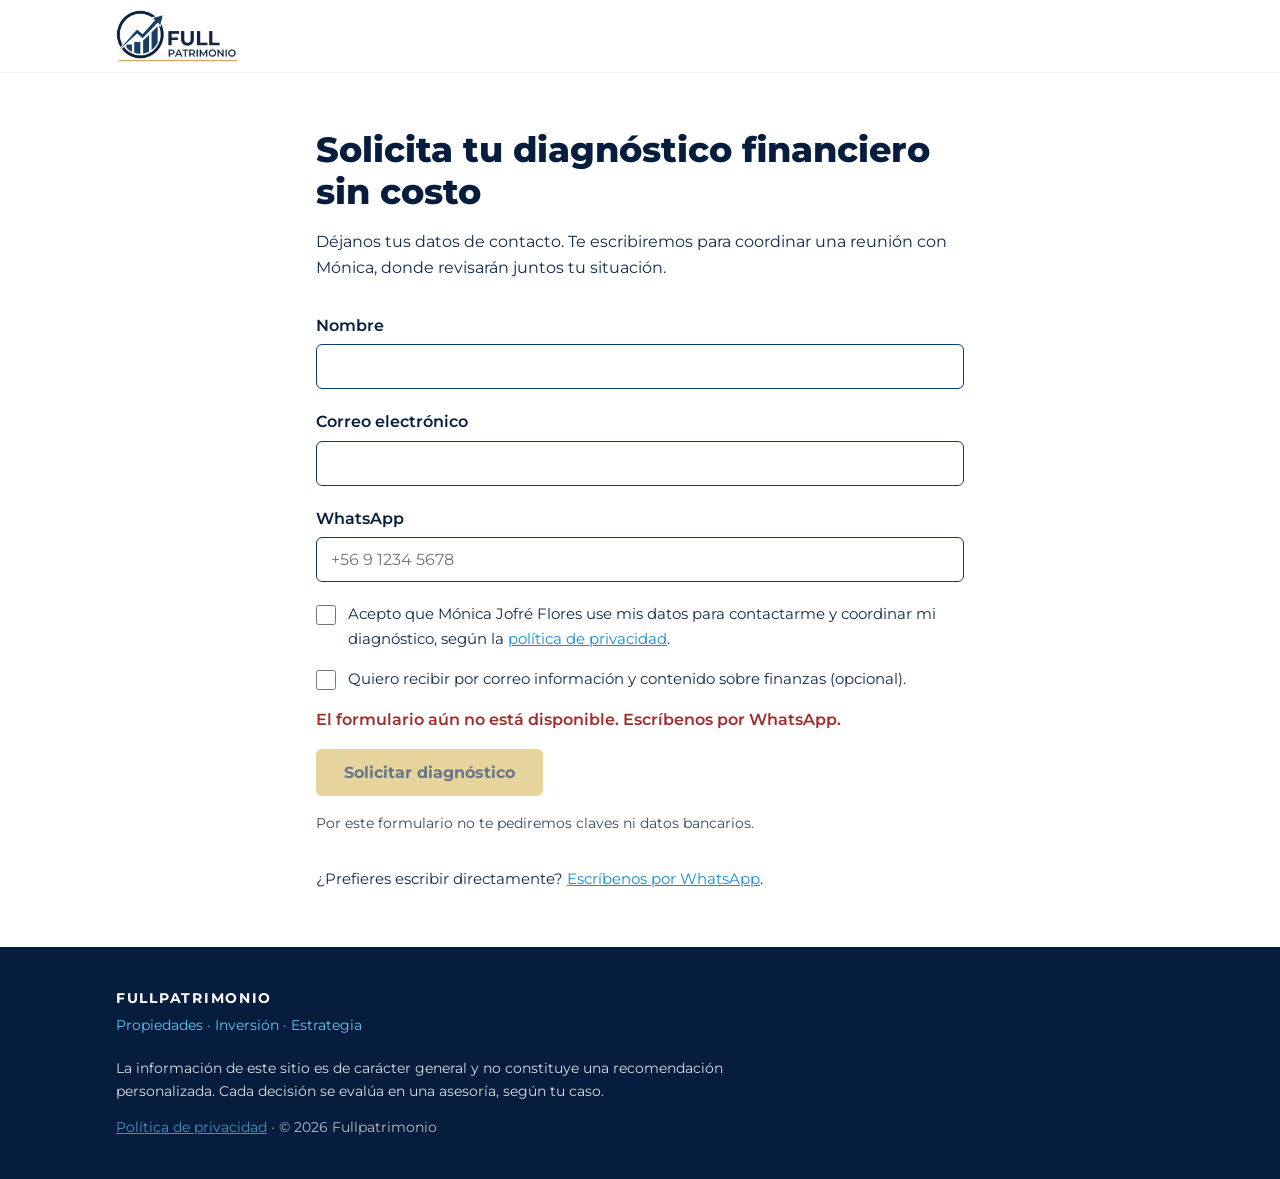
==== diagnostico/index.html @ b219ed47 "privacidad Ajustes de provacidad y estilo" ====
<!DOCTYPE html>
<html lang="es-CL">
<head>
  <meta charset="utf-8">
  <meta name="viewport" content="width=device-width, initial-scale=1">
  <title>Solicita tu diagnóstico financiero | Fullpatrimonio</title>
  <meta name="description" content="Solicita tu diagnóstico financiero sin costo y revísalo con Mónica Jofré Flores.">
  <!-- Retirar la etiqueta robots al publicar el sitio definitivo. -->
  <meta name="robots" content="noindex, nofollow">
  <link rel="icon" type="image/png" href="/assets/img/favicon.png">
  <link rel="preconnect" href="https://fonts.googleapis.com">
  <link rel="preconnect" href="https://fonts.gstatic.com" crossorigin>
  <link href="https://fonts.googleapis.com/css2?family=Montserrat:wght@400;500;600;700;800&display=swap" rel="stylesheet">
  <link rel="stylesheet" href="/assets/css/estilos.css">
</head>
<body>

  <header class="encabezado">
    <div class="contenedor">
      <a href="/" aria-label="Fullpatrimonio, inicio">
        <img src="/assets/img/logo-azul.png" alt="Fullpatrimonio" width="800" height="341">
      </a>
    </div>
  </header>

  <main class="seccion">
    <div class="contenedor contenedor--angosto">
      <h1 class="titulo-pagina">Solicita tu diagnóstico financiero sin costo</h1>
      <p>Déjanos tus datos de contacto. Te escribiremos para coordinar una reunión con Mónica, donde revisarán juntos tu situación.</p>

      <form id="form-diagnostico" class="form" novalidate>
        <div class="form__campo">
          <label for="nombre">Nombre</label>
          <input id="nombre" name="nombre" type="text" autocomplete="name" maxlength="100" required>
        </div>

        <div class="form__campo">
          <label for="correo">Correo electrónico</label>
          <input id="correo" name="correo" type="email" autocomplete="email" maxlength="120" required>
        </div>

        <div class="form__campo">
          <label for="whatsapp">WhatsApp</label>
          <input id="whatsapp" name="whatsapp" type="tel" autocomplete="tel" inputmode="tel" maxlength="30" placeholder="+56 9 1234 5678" required>
        </div>

        <!-- Campo trampa para programas automáticos. Las personas no lo ven. -->
        <div class="form__trampa" aria-hidden="true">
          <label for="sitio_web">No completar este campo</label>
          <input id="sitio_web" name="sitio_web" type="text" tabindex="-1" autocomplete="off">
        </div>

        <div class="form__check">
          <input id="consentimiento" name="consentimiento" type="checkbox" required>
          <label for="consentimiento">
            Acepto que Mónica Jofré Flores use mis datos para contactarme y coordinar mi diagnóstico, según la
            <a href="/privacidad/" target="_blank" rel="noopener">política de privacidad</a>.
          </label>
        </div>

        <div class="form__check">
          <input id="info_correo" name="info_correo" type="checkbox">
          <label for="info_correo">Quiero recibir por correo información y contenido sobre finanzas (opcional).</label>
        </div>

        <p id="form-mensaje" class="form__mensaje" role="status" aria-live="polite"></p>

        <button class="btn" type="submit">Solicitar diagnóstico</button>

        <p class="form__nota">Por este formulario no te pediremos claves ni datos bancarios.</p>
      </form>

      <p class="alternativa">
        ¿Prefieres escribir directamente?
        <a id="enlace-whatsapp" href="https://wa.me/56934545238?text=Hola%2C%20quiero%20solicitar%20mi%20diagn%C3%B3stico%20financiero.%20WEB" target="_blank" rel="noopener">Escríbenos por WhatsApp</a>.
      </p>
    </div>
  </main>

  <footer class="pie">
    <div class="contenedor">
      <p class="marca">Fullpatrimonio</p>
      <p class="lema">Propiedades · Inversión · Estrategia</p>
      <p class="aviso">
        La información de este sitio es de carácter general y no constituye una recomendación personalizada. Cada decisión se evalúa en una asesoría, según tu caso.
      </p>
      <p class="copia"><a href="/privacidad/">Política de privacidad</a> · &copy; 2026 Fullpatrimonio</p>
    </div>
  </footer>

  <script src="/assets/js/config.js"></script>
  <script src="/assets/js/origen.js"></script>
  <script src="/assets/js/formulario.js"></script>
</body>
</html>
---- assets/css/estilos.css ----
/* Fullpatrimonio. Hoja de estilos base.
   Paleta y tipografía según la guía visual de marca. */

:root {
  --azul-patrimonial: #071D3D;
  --azul-institucional: #103E6C;
  --azul-accion: #138ED5;
  --celeste: #61C4F6;
  --dorado: #D8B65C;
  --blanco: #FFFFFF;
  --azul-tinta: #122B49;
  --azul-pale: #E9F1F8;

  --texto: var(--azul-tinta);
  --ancho: 1080px;
  --gutter: 16px;
}

* { box-sizing: border-box; margin: 0; padding: 0; }

html { scroll-behavior: smooth; }

body {
  font-family: "Montserrat", system-ui, -apple-system, "Segoe UI", sans-serif;
  font-weight: 400;
  line-height: 1.6;
  color: var(--texto);
  background: var(--blanco);
}

img { max-width: 100%; height: auto; display: block; }

.contenedor {
  width: 100%;
  max-width: var(--ancho);
  margin: 0 auto;
  padding: 0 var(--gutter);
}

/* Encabezado */
.encabezado {
  background: var(--blanco);
  border-bottom: 1px solid var(--azul-pale);
}
.encabezado .contenedor {
  display: flex;
  align-items: center;
  min-height: 72px;
  padding-top: 8px;
  padding-bottom: 8px;
}
.encabezado img { height: 52px; width: auto; }

/* Tipografía de secciones */
h1, h2, h3 { line-height: 1.2; }
h1 { font-weight: 800; font-size: clamp(1.9rem, 5vw, 3rem); }
h2 { font-weight: 700; font-size: clamp(1.5rem, 3.5vw, 2rem); color: var(--azul-patrimonial); margin-bottom: 8px; }
h3 { font-weight: 600; font-size: 1.1rem; color: var(--azul-patrimonial); margin-bottom: 8px; }
p + p { margin-top: 12px; }

.seccion { padding: 56px 0; }
.seccion--pale { background: var(--azul-pale); }
.seccion__intro { max-width: 640px; margin-bottom: 32px; }

/* Portada */
.portada {
  background: var(--azul-patrimonial);
  color: var(--blanco);
  padding: 72px 0 80px;
}
.portada h1 { max-width: 720px; }
.portada h1 .clave { color: var(--celeste); }
.portada__texto { max-width: 620px; margin-top: 20px; font-size: 1.1rem; font-weight: 500; }
.portada__accion { margin-top: 32px; }

/* Botón */
.btn {
  display: inline-block;
  padding: 14px 28px;
  font-family: inherit;
  font-weight: 700;
  font-size: 1rem;
  text-decoration: none;
  border: 0;
  border-radius: 6px;
  background: var(--dorado);
  color: var(--azul-patrimonial);
}
.btn--inactivo { opacity: 0.85; cursor: default; }
.nota-boton { margin-top: 12px; font-size: 0.9rem; color: var(--celeste); }

/* Tarjetas */
.tarjetas {
  display: grid;
  gap: 16px;
  grid-template-columns: 1fr;
}
.tarjeta {
  background: var(--blanco);
  border-left: 4px solid var(--azul-accion);
  border-radius: 6px;
  padding: 24px;
}
.seccion--pale .tarjeta { box-shadow: 0 1px 2px rgba(7, 29, 61, 0.08); }

/* Pasos */
.pasos { list-style: none; counter-reset: paso; display: grid; gap: 16px; grid-template-columns: 1fr; }
.pasos li {
  counter-increment: paso;
  background: var(--azul-pale);
  border-radius: 6px;
  padding: 24px 24px 24px 72px;
  position: relative;
}
.pasos li::before {
  content: counter(paso);
  position: absolute;
  left: 24px;
  top: 22px;
  width: 32px;
  height: 32px;
  border-radius: 50%;
  background: var(--azul-patrimonial);
  color: var(--dorado);
  font-weight: 700;
  display: flex;
  align-items: center;
  justify-content: center;
}

/* Bloque de autoridad */
.autoridad { max-width: 680px; }
.autoridad .cargo { font-weight: 600; color: var(--azul-institucional); margin-bottom: 12px; }

/* Pie */
.pie {
  background: var(--azul-patrimonial);
  color: var(--blanco);
  padding: 40px 0;
  font-size: 0.9rem;
}
.pie .marca { font-weight: 700; letter-spacing: 0.12em; text-transform: uppercase; }
.pie .lema { color: var(--celeste); margin-top: 4px; }
.pie .aviso { margin-top: 20px; max-width: 680px; opacity: 0.85; }
.pie .copia { margin-top: 12px; opacity: 0.7; }

/* Página de confirmación */
.confirmacion { padding: 72px 0; min-height: 50vh; }
.confirmacion .contenedor { max-width: 640px; }
.confirmacion h1 { color: var(--azul-patrimonial); font-size: clamp(1.7rem, 4vw, 2.4rem); margin-bottom: 16px; }

/* Enlaces */
a { color: var(--azul-accion); }
a:hover { color: var(--azul-institucional); }
.pie a { color: var(--celeste); }
.btn:hover { color: var(--azul-patrimonial); background: #C9A74F; }

/* Páginas interiores */
.contenedor--angosto { max-width: 680px; }
.titulo-pagina { color: var(--azul-patrimonial); font-size: clamp(1.6rem, 4vw, 2.2rem); margin-bottom: 16px; }

/* Formulario */
.form { margin-top: 32px; }
.form__campo { margin-bottom: 20px; }
.form__campo label { display: block; font-weight: 600; margin-bottom: 6px; color: var(--azul-patrimonial); }
.form input[type="text"],
.form input[type="email"],
.form input[type="tel"] {
  width: 100%;
  padding: 12px 14px;
  font-family: inherit;
  font-size: 1rem;
  color: var(--texto);
  background: var(--blanco);
  border: 1px solid var(--azul-institucional);
  border-radius: 6px;
}
.form input:focus-visible,
.btn:focus-visible { outline: 3px solid var(--azul-accion); outline-offset: 2px; }
.form__check { display: flex; gap: 12px; align-items: flex-start; margin-bottom: 16px; }
.form__check input { width: 20px; height: 20px; margin-top: 3px; flex-shrink: 0; accent-color: var(--azul-institucional); }
.form__check label { font-size: 0.95rem; }
.form__trampa { position: absolute; left: -9999px; width: 1px; height: 1px; overflow: hidden; }
.form__mensaje { min-height: 1.6em; margin: 8px 0 16px; font-weight: 600; }
.form__mensaje--error { color: #A12D2D; }
.form__mensaje--info { color: var(--azul-institucional); }
.form .btn { cursor: pointer; }
.form .btn:disabled { opacity: 0.6; cursor: not-allowed; }
.form__nota { margin-top: 16px; font-size: 0.9rem; opacity: 0.85; }
.alternativa { margin-top: 32px; font-size: 0.95rem; }

/* Página legal */
.legal h2 { font-size: 1.2rem; margin-top: 32px; }
.legal p, .legal ul { margin-top: 8px; }
.legal ul { padding-left: 24px; }
.legal li + li { margin-top: 6px; }
.legal__fecha { font-size: 0.9rem; opacity: 0.8; }

/* Pantallas medianas y grandes */
@media (min-width: 720px) {
  .tarjetas { grid-template-columns: repeat(3, 1fr); }
  .pasos { grid-template-columns: repeat(3, 1fr); }
  .pasos li { padding: 72px 24px 24px; }
  .pasos li::before { left: 24px; top: 24px; }
}
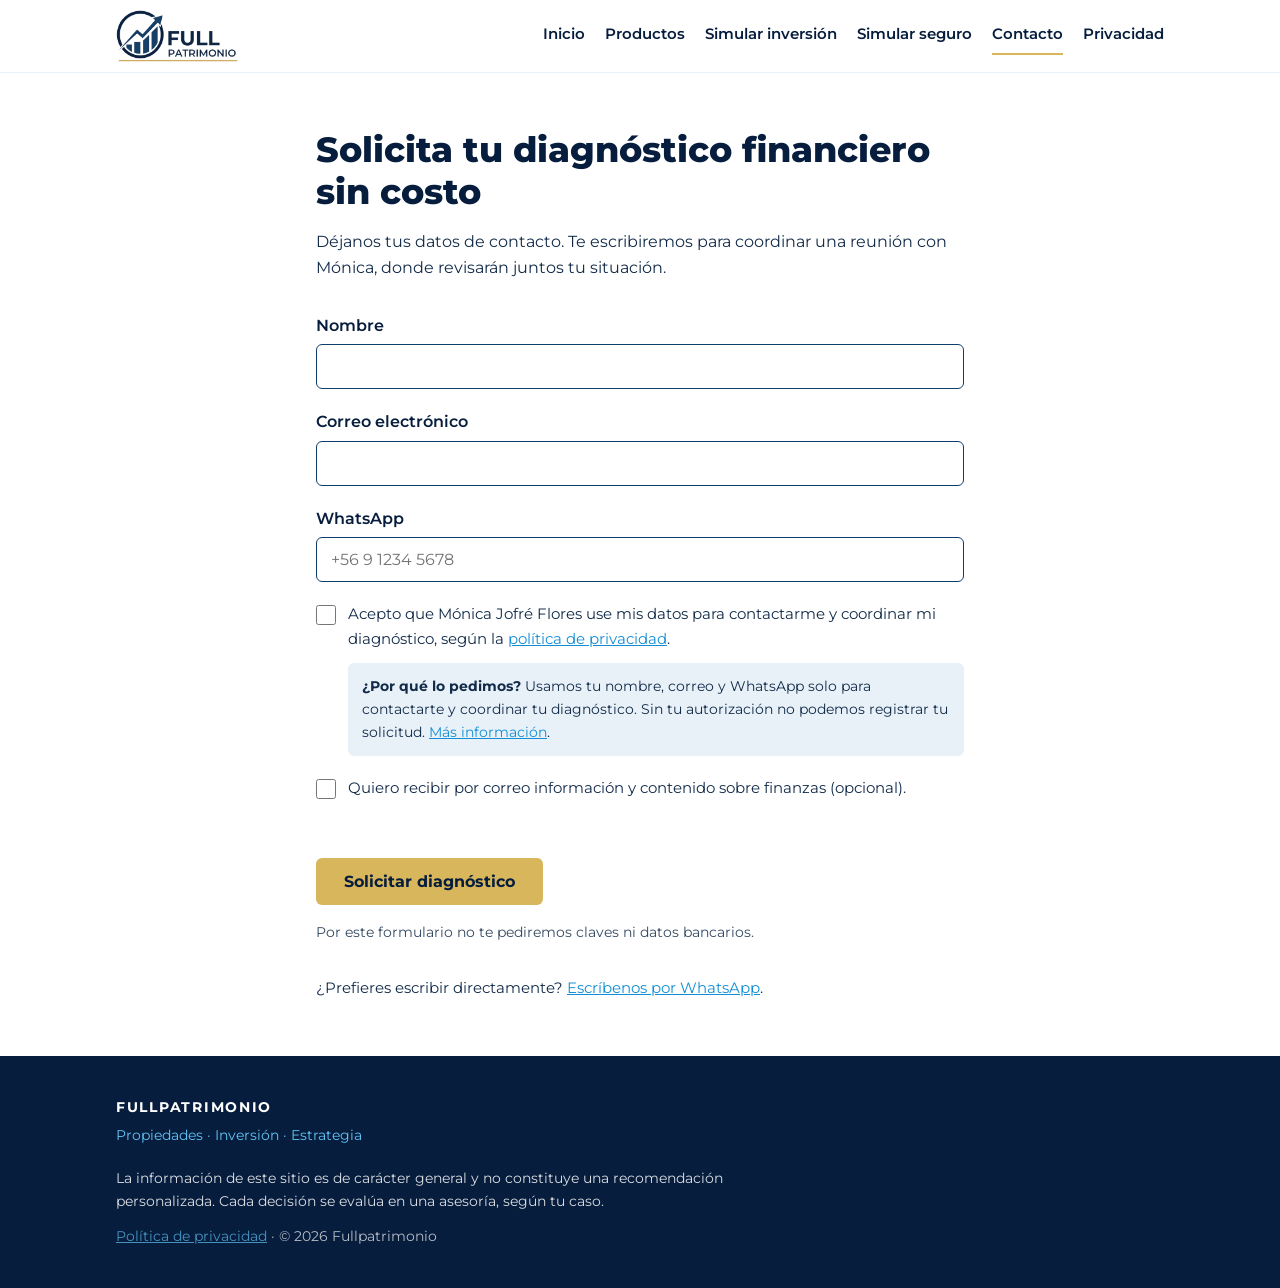
==== commit a7de837d: "Simuladores Simuladores desarrollados" ====
--- a/diagnostico/index.html
+++ b/diagnostico/index.html
@@ -20,6 +20,17 @@
       <a href="/" aria-label="Fullpatrimonio, inicio">
         <img src="/assets/img/logo-azul.png" alt="Fullpatrimonio" width="800" height="341">
       </a>
+      <nav class="menu" aria-label="Menú principal">
+        <button class="menu__boton" type="button" aria-expanded="false" aria-controls="menu-lista">Menú</button>
+        <ul class="menu__lista" id="menu-lista">
+          <li><a href="/">Inicio</a></li>
+          <li><a href="/productos/">Productos</a></li>
+          <li><a href="/simulador-inversion/">Simular inversión</a></li>
+          <li><a href="/simulador-seguros/">Simular seguro</a></li>
+          <li><a href="/diagnostico/" aria-current="page">Contacto</a></li>
+          <li><a href="/privacidad/">Privacidad</a></li>
+        </ul>
+      </nav>
     </div>
   </header>
 
@@ -58,10 +69,18 @@
           </label>
         </div>
 
+        <p class="form__ayuda">
+          <strong>¿Por qué lo pedimos?</strong> Usamos tu nombre, correo y WhatsApp solo para contactarte y coordinar tu diagnóstico.
+          Sin tu autorización no podemos registrar tu solicitud.
+          <a href="/privacidad/#por-que-pedimos-tus-datos" target="_blank" rel="noopener">Más información</a>.
+        </p>
+
         <div class="form__check">
           <input id="info_correo" name="info_correo" type="checkbox">
           <label for="info_correo">Quiero recibir por correo información y contenido sobre finanzas (opcional).</label>
         </div>
+
+        <div id="verificacion" class="form__verificacion"></div>
 
         <p id="form-mensaje" class="form__mensaje" role="status" aria-live="polite"></p>
 
@@ -91,5 +110,6 @@
   <script src="/assets/js/config.js"></script>
   <script src="/assets/js/origen.js"></script>
   <script src="/assets/js/formulario.js"></script>
+  <script src="/assets/js/menu.js"></script>
 </body>
 </html>
--- a/assets/css/estilos.css
+++ b/assets/css/estilos.css
@@ -180,12 +180,14 @@
 .form__check { display: flex; gap: 12px; align-items: flex-start; margin-bottom: 16px; }
 .form__check input { width: 20px; height: 20px; margin-top: 3px; flex-shrink: 0; accent-color: var(--azul-institucional); }
 .form__check label { font-size: 0.95rem; }
+.form__ayuda { margin: -4px 0 20px 32px; font-size: 0.9rem; padding: 12px 14px; background: var(--azul-pale); border-radius: 6px; }
 .form__trampa { position: absolute; left: -9999px; width: 1px; height: 1px; overflow: hidden; }
 .form__mensaje { min-height: 1.6em; margin: 8px 0 16px; font-weight: 600; }
 .form__mensaje--error { color: #A12D2D; }
 .form__mensaje--info { color: var(--azul-institucional); }
 .form .btn { cursor: pointer; }
 .form .btn:disabled { opacity: 0.6; cursor: not-allowed; }
+.form__verificacion:not(:empty) { margin: 8px 0 8px; }
 .form__nota { margin-top: 16px; font-size: 0.9rem; opacity: 0.85; }
 .alternativa { margin-top: 32px; font-size: 0.95rem; }
 
@@ -203,3 +205,182 @@
   .pasos li { padding: 72px 24px 24px; }
   .pasos li::before { left: 24px; top: 24px; }
 }
+
+/* ------------------------------------------------------------------ */
+/* Menú principal                                                      */
+/* ------------------------------------------------------------------ */
+.encabezado .contenedor { justify-content: space-between; gap: 16px; position: relative; }
+.menu__boton {
+  display: none;
+  font-family: inherit;
+  font-weight: 600;
+  font-size: 0.95rem;
+  color: var(--azul-patrimonial);
+  background: var(--blanco);
+  border: 1px solid var(--azul-institucional);
+  border-radius: 6px;
+  padding: 8px 14px;
+  cursor: pointer;
+}
+.menu__lista { list-style: none; display: flex; flex-wrap: wrap; gap: 4px 20px; }
+.menu__lista a {
+  display: block;
+  padding: 6px 0;
+  font-weight: 600;
+  font-size: 0.92rem;
+  color: var(--azul-patrimonial);
+  text-decoration: none;
+  border-bottom: 2px solid transparent;
+}
+.menu__lista a:hover { color: var(--azul-accion); }
+.menu__lista a[aria-current="page"] { border-bottom-color: var(--dorado); }
+.menu__boton:focus-visible, .menu__lista a:focus-visible { outline: 3px solid var(--azul-accion); outline-offset: 2px; }
+
+@media (max-width: 959px) {
+  .con-js .menu__boton { display: inline-block; }
+  .con-js .menu__lista {
+    display: none;
+    position: absolute;
+    top: 100%;
+    left: 0;
+    right: 0;
+    z-index: 20;
+    flex-direction: column;
+    gap: 0;
+    background: var(--blanco);
+    border-bottom: 1px solid var(--azul-pale);
+    box-shadow: 0 8px 16px rgba(7, 29, 61, 0.08);
+    padding: 8px var(--gutter) 16px;
+  }
+  .con-js .menu--abierto .menu__lista { display: flex; }
+  .con-js .menu__lista a { padding: 12px 0; border-bottom: 1px solid var(--azul-pale); }
+  .con-js .menu__lista a[aria-current="page"] { color: var(--azul-accion); border-bottom-color: var(--azul-pale); }
+  .encabezado .contenedor { flex-wrap: wrap; }
+}
+
+/* ------------------------------------------------------------------ */
+/* Productos                                                           */
+/* ------------------------------------------------------------------ */
+.grupo + .grupo { margin-top: 48px; }
+.grupo__titulo { margin-bottom: 20px; }
+.productos { display: grid; gap: 16px; grid-template-columns: 1fr; }
+.producto {
+  background: var(--blanco);
+  border: 1px solid var(--azul-pale);
+  border-top: 4px solid var(--azul-accion);
+  border-radius: 6px;
+  padding: 24px;
+  display: flex;
+  flex-direction: column;
+}
+.producto h4 { font-size: 0.95rem; color: var(--azul-institucional); margin: 16px 0 4px; }
+.producto .enlace-simulador { margin-top: auto; padding-top: 16px; font-weight: 600; }
+.nota-general { font-size: 0.92rem; padding: 14px 16px; background: var(--azul-pale); border-radius: 6px; margin-bottom: 32px; }
+
+/* ------------------------------------------------------------------ */
+/* Simuladores                                                         */
+/* ------------------------------------------------------------------ */
+.indice-sim { display: grid; gap: 12px; grid-template-columns: 1fr; margin-bottom: 48px; }
+.indice-sim a, .indice-sim div {
+  display: block;
+  padding: 16px 18px;
+  border-radius: 6px;
+  border: 1px solid var(--azul-pale);
+  text-decoration: none;
+  color: var(--texto);
+  background: var(--blanco);
+}
+.indice-sim a:hover { border-color: var(--azul-accion); }
+.indice-sim strong { display: block; color: var(--azul-patrimonial); }
+.estado {
+  display: inline-block;
+  margin-top: 6px;
+  font-size: 0.78rem;
+  font-weight: 700;
+  letter-spacing: 0.04em;
+  text-transform: uppercase;
+  padding: 2px 8px;
+  border-radius: 4px;
+  background: var(--azul-pale);
+  color: var(--azul-institucional);
+}
+.estado--activo { background: var(--azul-patrimonial); color: var(--dorado); }
+
+.simulador { border-top: 1px solid var(--azul-pale); padding-top: 40px; }
+.simulador + .simulador { margin-top: 48px; }
+.simulador__cuerpo { display: grid; gap: 24px; grid-template-columns: 1fr; margin-top: 24px; }
+.simulador .form { margin-top: 0; }
+.campo-unidad { display: flex; align-items: stretch; }
+.campo-unidad span {
+  display: flex; align-items: center; padding: 0 12px;
+  background: var(--azul-pale); border: 1px solid var(--azul-institucional);
+  font-weight: 600; color: var(--azul-patrimonial);
+}
+.campo-unidad span:first-child { border-right: 0; border-radius: 6px 0 0 6px; }
+.campo-unidad span:last-child { border-left: 0; border-radius: 0 6px 6px 0; }
+.campo-unidad input { border-radius: 0 !important; }
+.campo-unidad input:first-child { border-radius: 6px 0 0 6px !important; }
+.form__pista { font-size: 0.85rem; margin-top: 4px; opacity: 0.8; }
+
+.resultado { background: var(--azul-pale); border-radius: 6px; padding: 24px; }
+.resultado__principal { font-size: 0.95rem; font-weight: 600; color: var(--azul-institucional); }
+.resultado__cifra { font-size: clamp(1.8rem, 5vw, 2.4rem); font-weight: 800; color: var(--azul-patrimonial); line-height: 1.2; }
+.resultado__desglose { list-style: none; margin-top: 16px; display: grid; gap: 8px; }
+.resultado__desglose li { display: flex; justify-content: space-between; gap: 12px; border-top: 1px solid rgba(16, 62, 108, 0.15); padding-top: 8px; }
+.resultado__desglose strong { white-space: nowrap; }
+.marca-color { display: inline-block; width: 10px; height: 10px; border-radius: 2px; margin-right: 6px; vertical-align: middle; }
+.grafico { margin-top: 20px; }
+.grafico svg { width: 100%; height: auto; display: block; }
+.grafico__titulo { font-size: 0.9rem; font-weight: 600; margin-bottom: 4px; }
+
+.detalle { margin-top: 16px; }
+.detalle summary { cursor: pointer; font-weight: 600; color: var(--azul-accion); }
+.tabla-scroll { overflow-x: auto; margin-top: 12px; }
+.tabla { width: 100%; border-collapse: collapse; font-size: 0.88rem; }
+.tabla th, .tabla td { padding: 6px 8px; text-align: right; border-bottom: 1px solid rgba(16, 62, 108, 0.15); white-space: nowrap; }
+.tabla th:first-child, .tabla td:first-child { text-align: left; }
+
+.supuestos { margin-top: 24px; font-size: 0.92rem; }
+.supuestos h3 { font-size: 1rem; }
+.supuestos ul { padding-left: 20px; margin-top: 6px; }
+.supuestos li + li { margin-top: 4px; }
+.advertencia {
+  margin-top: 24px;
+  padding: 18px 20px;
+  border-left: 4px solid var(--dorado);
+  background: #FBF6E9;
+  border-radius: 0 6px 6px 0;
+  font-size: 0.95rem;
+}
+.advertencia strong { color: var(--azul-patrimonial); }
+.cierre-sim { margin-top: 24px; }
+.privacidad-calculo { margin-top: 12px; font-size: 0.85rem; opacity: 0.85; }
+
+@media (min-width: 720px) {
+  .productos { grid-template-columns: repeat(2, 1fr); }
+  .indice-sim { grid-template-columns: repeat(2, 1fr); }
+}
+@media (min-width: 960px) {
+  .productos { grid-template-columns: repeat(3, 1fr); }
+  .indice-sim { grid-template-columns: repeat(4, 1fr); }
+  .simulador__cuerpo { grid-template-columns: 5fr 7fr; align-items: start; }
+}
+
+/* Simuladores: complementos */
+.opciones { border: 0; margin-bottom: 20px; }
+.opciones legend { font-weight: 600; color: var(--azul-patrimonial); margin-bottom: 6px; }
+.opcion { display: flex; gap: 10px; align-items: flex-start; padding: 10px 12px; border: 1px solid var(--azul-pale); border-radius: 6px; margin-top: 8px; cursor: pointer; }
+.opcion input { margin-top: 4px; accent-color: var(--azul-institucional); width: 18px; height: 18px; flex-shrink: 0; }
+.opcion strong { display: block; color: var(--azul-patrimonial); }
+.opcion small { display: block; font-size: 0.85rem; opacity: 0.85; }
+.opcion:has(input:checked) { border-color: var(--azul-institucional); background: var(--azul-pale); }
+.resultado__cifra--negativa { color: #A12D2D; }
+.resultado__texto { margin-top: 6px; font-size: 0.92rem; }
+.resultado__subtitulo { margin-top: 20px; font-size: 0.95rem; font-weight: 700; color: var(--azul-patrimonial); }
+.resultado__desglose li.total { font-weight: 700; color: var(--azul-patrimonial); }
+.resultado__desglose small { display: block; font-size: 0.8rem; opacity: 0.8; }
+.leyenda { display: flex; flex-wrap: wrap; gap: 6px 16px; font-size: 0.85rem; margin-top: 6px; }
+.linea-color { display: inline-block; width: 18px; height: 0; border-top: 3px solid; margin-right: 6px; vertical-align: middle; }
+.linea-color--punteada { border-top-style: dashed; }
+.aviso-tope { margin-top: 12px; font-size: 0.88rem; font-weight: 600; color: #8A5A00; }
+.indice-sim small { display: block; margin-top: 4px; font-size: 0.82rem; opacity: 0.85; }
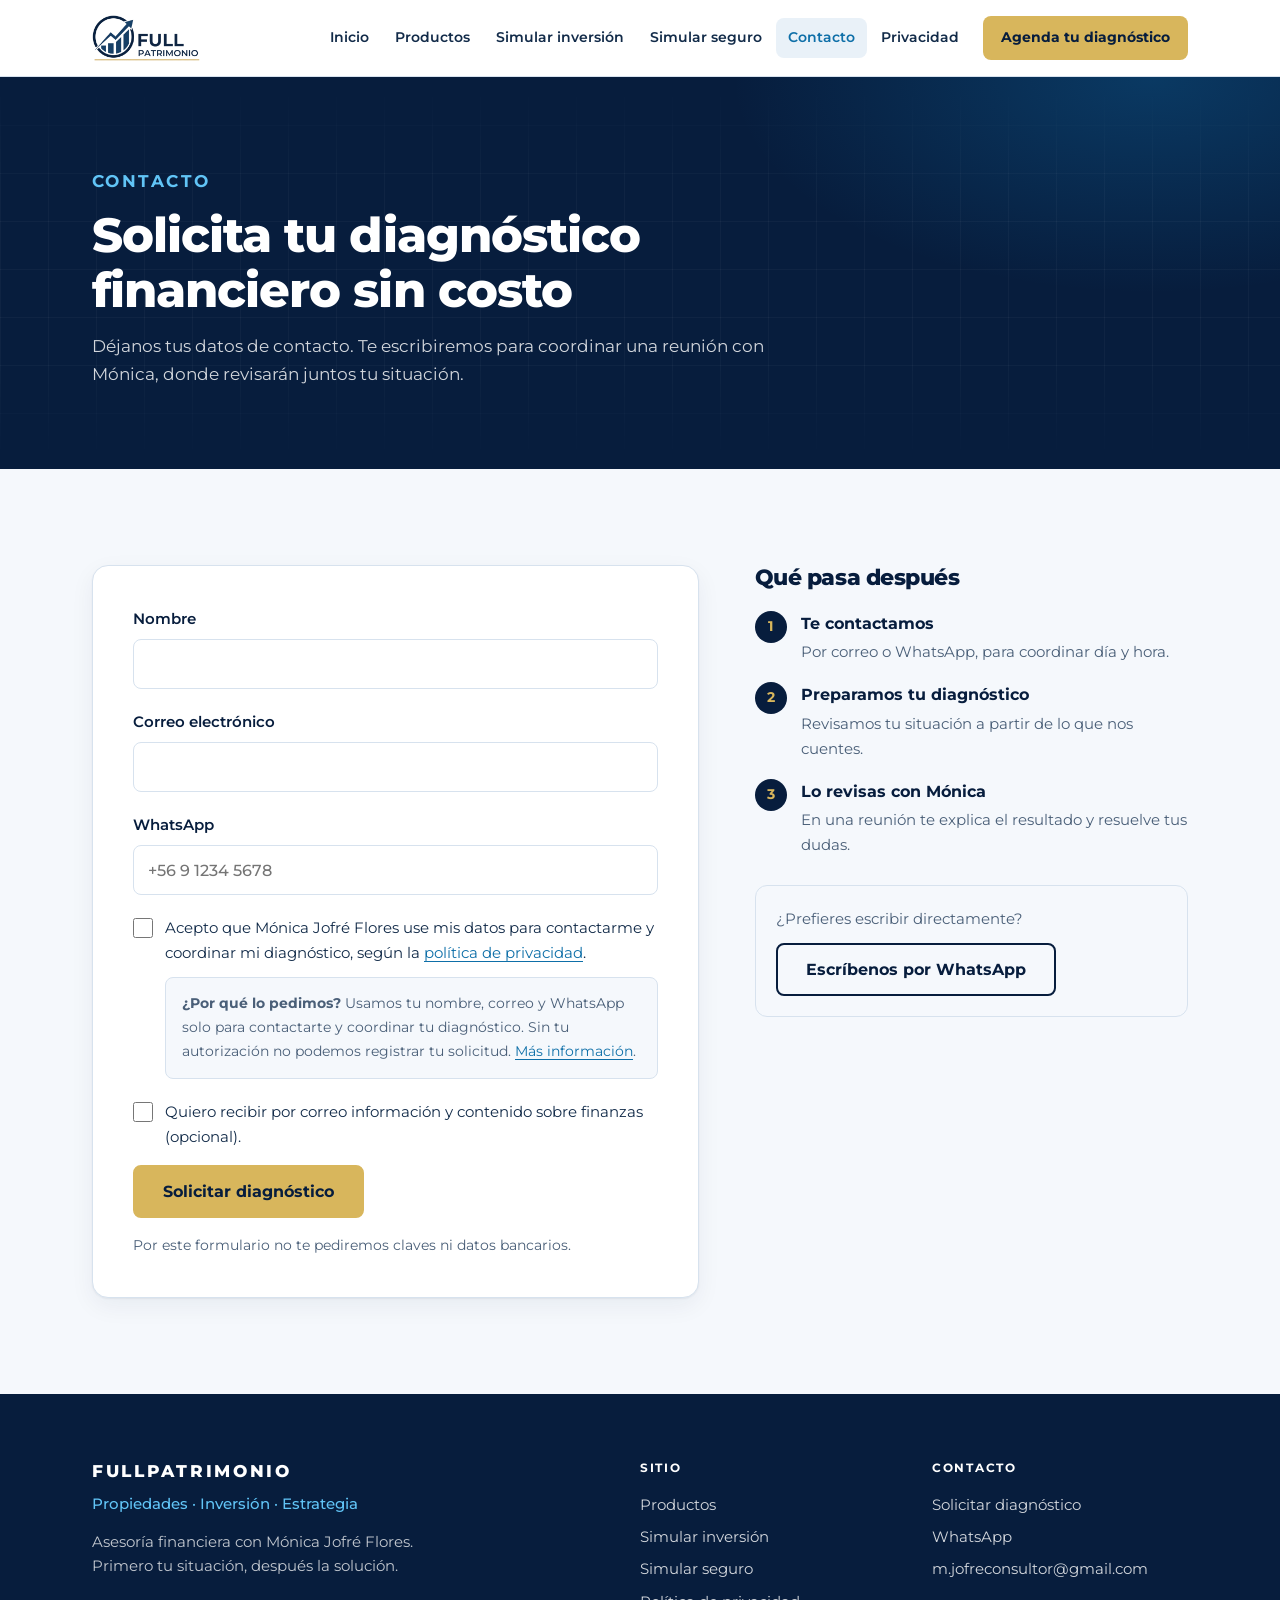
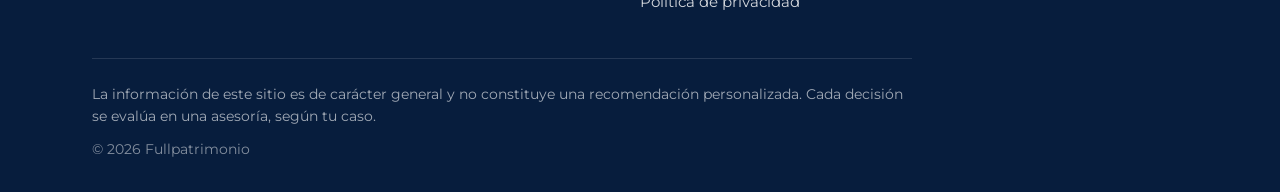
==== commit 4b9541a3: "Actualizacion estilos" ====
--- a/diagnostico/index.html
+++ b/diagnostico/index.html
@@ -21,7 +21,7 @@
         <img src="/assets/img/logo-azul.png" alt="Fullpatrimonio" width="800" height="341">
       </a>
       <nav class="menu" aria-label="Menú principal">
-        <button class="menu__boton" type="button" aria-expanded="false" aria-controls="menu-lista">Menú</button>
+        <button class="menu__boton" type="button" aria-expanded="false" aria-controls="menu-lista"><svg viewBox="0 0 24 24" fill="none" stroke="currentColor" stroke-width="1.8" stroke-linecap="round" stroke-linejoin="round" aria-hidden="true"><path d="M4 7h16M4 12h16M4 17h16"/></svg>Menú</button>
         <ul class="menu__lista" id="menu-lista">
           <li><a href="/">Inicio</a></li>
           <li><a href="/productos/">Productos</a></li>
@@ -29,81 +29,117 @@
           <li><a href="/simulador-seguros/">Simular seguro</a></li>
           <li><a href="/diagnostico/" aria-current="page">Contacto</a></li>
           <li><a href="/privacidad/">Privacidad</a></li>
+          <li class="menu__cta"><a href="/diagnostico/">Agenda tu diagnóstico</a></li>
         </ul>
       </nav>
     </div>
   </header>
 
-  <main class="seccion">
-    <div class="contenedor contenedor--angosto">
-      <h1 class="titulo-pagina">Solicita tu diagnóstico financiero sin costo</h1>
-      <p>Déjanos tus datos de contacto. Te escribiremos para coordinar una reunión con Mónica, donde revisarán juntos tu situación.</p>
+  <main>
+  <section class="cabecera-pagina">
+    <div class="contenedor">
+      <p class="antetitulo antetitulo--claro">Contacto</p>
+      <h1>Solicita tu diagnóstico financiero sin costo</h1>
+        <p>Déjanos tus datos de contacto. Te escribiremos para coordinar una reunión con Mónica, donde revisarán juntos tu situación.</p>
+    </div>
+  </section>
+  <div class="seccion seccion--pale">
+    <div class="contenedor contacto">
+      <div class="panel">
+          <form id="form-diagnostico" class="form" novalidate>
+            <div class="form__campo">
+              <label for="nombre">Nombre</label>
+              <input id="nombre" name="nombre" type="text" autocomplete="name" maxlength="100" required>
+            </div>
 
-      <form id="form-diagnostico" class="form" novalidate>
-        <div class="form__campo">
-          <label for="nombre">Nombre</label>
-          <input id="nombre" name="nombre" type="text" autocomplete="name" maxlength="100" required>
+            <div class="form__campo">
+              <label for="correo">Correo electrónico</label>
+              <input id="correo" name="correo" type="email" autocomplete="email" maxlength="120" required>
+            </div>
+
+            <div class="form__campo">
+              <label for="whatsapp">WhatsApp</label>
+              <input id="whatsapp" name="whatsapp" type="tel" autocomplete="tel" inputmode="tel" maxlength="30" placeholder="+56 9 1234 5678" required>
+            </div>
+
+            <!-- Campo trampa para programas automáticos. Las personas no lo ven. -->
+            <div class="form__trampa" aria-hidden="true">
+              <label for="sitio_web">No completar este campo</label>
+              <input id="sitio_web" name="sitio_web" type="text" tabindex="-1" autocomplete="off">
+            </div>
+
+            <div class="form__check">
+              <input id="consentimiento" name="consentimiento" type="checkbox" required>
+              <label for="consentimiento">
+                Acepto que Mónica Jofré Flores use mis datos para contactarme y coordinar mi diagnóstico, según la
+                <a href="/privacidad/" target="_blank" rel="noopener">política de privacidad</a>.
+              </label>
+            </div>
+
+            <p class="form__ayuda">
+              <strong>¿Por qué lo pedimos?</strong> Usamos tu nombre, correo y WhatsApp solo para contactarte y coordinar tu diagnóstico.
+              Sin tu autorización no podemos registrar tu solicitud.
+              <a href="/privacidad/#por-que-pedimos-tus-datos" target="_blank" rel="noopener">Más información</a>.
+            </p>
+
+            <div class="form__check">
+              <input id="info_correo" name="info_correo" type="checkbox">
+              <label for="info_correo">Quiero recibir por correo información y contenido sobre finanzas (opcional).</label>
+            </div>
+
+            <div id="verificacion" class="form__verificacion"></div>
+
+            <p id="form-mensaje" class="form__mensaje" role="status" aria-live="polite"></p>
+
+            <button class="btn" type="submit">Solicitar diagnóstico</button>
+
+            <p class="form__nota">Por este formulario no te pediremos claves ni datos bancarios.</p>
+          </form>
+      </div>
+      <aside class="contacto__lado">
+        <h2>Qué pasa después</h2>
+        <ol class="lista-pasos">
+          <li><span class="numero">1</span><div><strong>Te contactamos</strong><p>Por correo o WhatsApp, para coordinar día y hora.</p></div></li>
+          <li><span class="numero">2</span><div><strong>Preparamos tu diagnóstico</strong><p>Revisamos tu situación a partir de lo que nos cuentes.</p></div></li>
+          <li><span class="numero">3</span><div><strong>Lo revisas con Mónica</strong><p>En una reunión te explica el resultado y resuelve tus dudas.</p></div></li>
+        </ol>
+        <div class="contacto__whatsapp">
+          <p>¿Prefieres escribir directamente?</p>
+          <a id="enlace-whatsapp" class="btn btn--contorno" href="https://wa.me/56934545238?text=Hola%2C%20quiero%20solicitar%20mi%20diagn%C3%B3stico%20financiero.%20WEB" target="_blank" rel="noopener">Escríbenos por WhatsApp</a>
         </div>
-
-        <div class="form__campo">
-          <label for="correo">Correo electrónico</label>
-          <input id="correo" name="correo" type="email" autocomplete="email" maxlength="120" required>
-        </div>
-
-        <div class="form__campo">
-          <label for="whatsapp">WhatsApp</label>
-          <input id="whatsapp" name="whatsapp" type="tel" autocomplete="tel" inputmode="tel" maxlength="30" placeholder="+56 9 1234 5678" required>
-        </div>
-
-        <!-- Campo trampa para programas automáticos. Las personas no lo ven. -->
-        <div class="form__trampa" aria-hidden="true">
-          <label for="sitio_web">No completar este campo</label>
-          <input id="sitio_web" name="sitio_web" type="text" tabindex="-1" autocomplete="off">
-        </div>
-
-        <div class="form__check">
-          <input id="consentimiento" name="consentimiento" type="checkbox" required>
-          <label for="consentimiento">
-            Acepto que Mónica Jofré Flores use mis datos para contactarme y coordinar mi diagnóstico, según la
-            <a href="/privacidad/" target="_blank" rel="noopener">política de privacidad</a>.
-          </label>
-        </div>
-
-        <p class="form__ayuda">
-          <strong>¿Por qué lo pedimos?</strong> Usamos tu nombre, correo y WhatsApp solo para contactarte y coordinar tu diagnóstico.
-          Sin tu autorización no podemos registrar tu solicitud.
-          <a href="/privacidad/#por-que-pedimos-tus-datos" target="_blank" rel="noopener">Más información</a>.
-        </p>
-
-        <div class="form__check">
-          <input id="info_correo" name="info_correo" type="checkbox">
-          <label for="info_correo">Quiero recibir por correo información y contenido sobre finanzas (opcional).</label>
-        </div>
-
-        <div id="verificacion" class="form__verificacion"></div>
-
-        <p id="form-mensaje" class="form__mensaje" role="status" aria-live="polite"></p>
-
-        <button class="btn" type="submit">Solicitar diagnóstico</button>
-
-        <p class="form__nota">Por este formulario no te pediremos claves ni datos bancarios.</p>
-      </form>
-
-      <p class="alternativa">
-        ¿Prefieres escribir directamente?
-        <a id="enlace-whatsapp" href="https://wa.me/56934545238?text=Hola%2C%20quiero%20solicitar%20mi%20diagn%C3%B3stico%20financiero.%20WEB" target="_blank" rel="noopener">Escríbenos por WhatsApp</a>.
-      </p>
+      </aside>
     </div>
+  </div>
   </main>
 
   <footer class="pie">
     <div class="contenedor">
-      <p class="marca">Fullpatrimonio</p>
-      <p class="lema">Propiedades · Inversión · Estrategia</p>
-      <p class="aviso">
-        La información de este sitio es de carácter general y no constituye una recomendación personalizada. Cada decisión se evalúa en una asesoría, según tu caso.
-      </p>
-      <p class="copia"><a href="/privacidad/">Política de privacidad</a> · &copy; 2026 Fullpatrimonio</p>
+      <div class="pie__grid">
+        <div>
+          <p class="marca">Fullpatrimonio</p>
+          <p class="lema">Propiedades · Inversión · Estrategia</p>
+          <p class="pie__texto">Asesoría financiera con Mónica Jofré Flores. Primero tu situación, después la solución.</p>
+        </div>
+        <div>
+          <p class="pie__titulo">Sitio</p>
+          <ul class="pie__lista">
+            <li><a href="/productos/">Productos</a></li>
+            <li><a href="/simulador-inversion/">Simular inversión</a></li>
+            <li><a href="/simulador-seguros/">Simular seguro</a></li>
+            <li><a href="/privacidad/">Política de privacidad</a></li>
+          </ul>
+        </div>
+        <div>
+          <p class="pie__titulo">Contacto</p>
+          <ul class="pie__lista">
+            <li><a href="/diagnostico/">Solicitar diagnóstico</a></li>
+            <li><a href="https://wa.me/56934545238?text=Hola%2C%20quiero%20solicitar%20mi%20diagn%C3%B3stico%20financiero.%20WEB" target="_blank" rel="noopener">WhatsApp</a></li>
+            <li><a href="mailto:m.jofreconsultor@gmail.com">m.jofreconsultor@gmail.com</a></li>
+          </ul>
+        </div>
+      </div>
+      <p class="aviso">La información de este sitio es de carácter general y no constituye una recomendación personalizada. Cada decisión se evalúa en una asesoría, según tu caso.</p>
+      <p class="copia">&copy; 2026 Fullpatrimonio</p>
     </div>
   </footer>
 
--- a/assets/css/estilos.css
+++ b/assets/css/estilos.css
@@ -1,386 +1,591 @@
-/* Fullpatrimonio. Hoja de estilos base.
-   Paleta y tipografía según la guía visual de marca. */
+/* Fullpatrimonio. Hoja de estilos.
+   Paleta y tipografía según la guía visual de marca:
+   60% azul patrimonial, 20% blanco, 12% azules, 8% dorado (solo acento). */
 
 :root {
   --azul-patrimonial: #071D3D;
   --azul-institucional: #103E6C;
   --azul-accion: #138ED5;
+  --azul-enlace: #0E6FA8;
   --celeste: #61C4F6;
   --dorado: #D8B65C;
+  --dorado-oscuro: #C9A74F;
   --blanco: #FFFFFF;
   --azul-tinta: #122B49;
   --azul-pale: #E9F1F8;
+  --gris-linea: #D7E2EE;
+  --fondo-suave: #F5F8FC;
+  --error: #A12D2D;
 
   --texto: var(--azul-tinta);
-  --ancho: 1080px;
+  --texto-suave: #4A5F78;
+  --ancho: 1160px;
   --gutter: 16px;
+  --radio: 12px;
+  --radio-chico: 8px;
+  --sombra: 0 1px 2px rgba(7, 29, 61, 0.06), 0 8px 24px rgba(7, 29, 61, 0.06);
+  --sombra-alta: 0 2px 4px rgba(7, 29, 61, 0.08), 0 16px 40px rgba(7, 29, 61, 0.12);
+  --transicion: 180ms ease;
 }
 
 * { box-sizing: border-box; margin: 0; padding: 0; }
-
-html { scroll-behavior: smooth; }
-
+html { scroll-behavior: smooth; scroll-padding-top: 96px; -webkit-text-size-adjust: 100%; }
 body {
   font-family: "Montserrat", system-ui, -apple-system, "Segoe UI", sans-serif;
-  font-weight: 400;
-  line-height: 1.6;
+  font-size: 1rem;
+  line-height: 1.65;
   color: var(--texto);
   background: var(--blanco);
-}
-
+  -webkit-font-smoothing: antialiased;
+}
 img { max-width: 100%; height: auto; display: block; }
-
-.contenedor {
-  width: 100%;
-  max-width: var(--ancho);
-  margin: 0 auto;
-  padding: 0 var(--gutter);
-}
-
-/* Encabezado */
+svg { flex-shrink: 0; }
+
+.contenedor { width: 100%; max-width: var(--ancho); margin: 0 auto; padding: 0 var(--gutter); }
+.contenedor--angosto { max-width: 760px; }
+@media (min-width: 720px) { :root { --gutter: 32px; } }
+
+/* Tipografía */
+h1, h2, h3, h4 { line-height: 1.15; color: var(--azul-patrimonial); letter-spacing: -0.02em; }
+h1 { font-weight: 800; font-size: clamp(2.1rem, 5.4vw, 3.6rem); }
+h2 { font-weight: 800; font-size: clamp(1.6rem, 3.4vw, 2.4rem); margin-bottom: 12px; }
+h3 { font-weight: 700; font-size: 1.15rem; margin-bottom: 8px; letter-spacing: -0.01em; }
+p + p { margin-top: 12px; }
+a { color: var(--azul-enlace); text-underline-offset: 3px; }
+a:hover { color: var(--azul-institucional); }
+strong { font-weight: 700; }
+
+.antetitulo {
+  display: inline-block;
+  font-size: 0.78rem;
+  font-weight: 700;
+  letter-spacing: 0.14em;
+  text-transform: uppercase;
+  color: var(--azul-enlace);
+  margin-bottom: 12px;
+}
+.antetitulo--claro { color: var(--celeste); }
+.clave { color: var(--celeste); }
+
+/* Secciones */
+.seccion { padding: 72px 0; }
+@media (min-width: 960px) { .seccion { padding: 96px 0; } }
+.seccion--pale { background: var(--fondo-suave); }
+.seccion--oscura { background: var(--azul-patrimonial); color: rgba(255, 255, 255, 0.86); }
+.seccion--oscura h2, .seccion--oscura h3 { color: var(--blanco); }
+.seccion__intro { max-width: 680px; margin-bottom: 40px; color: var(--texto-suave); font-size: 1.05rem; }
+.seccion--oscura .seccion__intro { color: rgba(255, 255, 255, 0.78); }
+
+/* ------------------------------------------------------------------ */
+/* Encabezado y menú                                                   */
+/* ------------------------------------------------------------------ */
 .encabezado {
-  background: var(--blanco);
-  border-bottom: 1px solid var(--azul-pale);
-}
-.encabezado .contenedor {
-  display: flex;
-  align-items: center;
-  min-height: 72px;
-  padding-top: 8px;
-  padding-bottom: 8px;
-}
-.encabezado img { height: 52px; width: auto; }
-
-/* Tipografía de secciones */
-h1, h2, h3 { line-height: 1.2; }
-h1 { font-weight: 800; font-size: clamp(1.9rem, 5vw, 3rem); }
-h2 { font-weight: 700; font-size: clamp(1.5rem, 3.5vw, 2rem); color: var(--azul-patrimonial); margin-bottom: 8px; }
-h3 { font-weight: 600; font-size: 1.1rem; color: var(--azul-patrimonial); margin-bottom: 8px; }
-p + p { margin-top: 12px; }
-
-.seccion { padding: 56px 0; }
-.seccion--pale { background: var(--azul-pale); }
-.seccion__intro { max-width: 640px; margin-bottom: 32px; }
-
-/* Portada */
-.portada {
-  background: var(--azul-patrimonial);
-  color: var(--blanco);
-  padding: 72px 0 80px;
-}
-.portada h1 { max-width: 720px; }
-.portada h1 .clave { color: var(--celeste); }
-.portada__texto { max-width: 620px; margin-top: 20px; font-size: 1.1rem; font-weight: 500; }
-.portada__accion { margin-top: 32px; }
-
-/* Botón */
-.btn {
-  display: inline-block;
-  padding: 14px 28px;
-  font-family: inherit;
-  font-weight: 700;
-  font-size: 1rem;
-  text-decoration: none;
-  border: 0;
-  border-radius: 6px;
-  background: var(--dorado);
-  color: var(--azul-patrimonial);
-}
-.btn--inactivo { opacity: 0.85; cursor: default; }
-.nota-boton { margin-top: 12px; font-size: 0.9rem; color: var(--celeste); }
-
-/* Tarjetas */
-.tarjetas {
-  display: grid;
-  gap: 16px;
-  grid-template-columns: 1fr;
-}
-.tarjeta {
-  background: var(--blanco);
-  border-left: 4px solid var(--azul-accion);
-  border-radius: 6px;
-  padding: 24px;
-}
-.seccion--pale .tarjeta { box-shadow: 0 1px 2px rgba(7, 29, 61, 0.08); }
-
-/* Pasos */
-.pasos { list-style: none; counter-reset: paso; display: grid; gap: 16px; grid-template-columns: 1fr; }
-.pasos li {
-  counter-increment: paso;
-  background: var(--azul-pale);
-  border-radius: 6px;
-  padding: 24px 24px 24px 72px;
-  position: relative;
-}
-.pasos li::before {
-  content: counter(paso);
-  position: absolute;
-  left: 24px;
-  top: 22px;
-  width: 32px;
-  height: 32px;
-  border-radius: 50%;
-  background: var(--azul-patrimonial);
-  color: var(--dorado);
-  font-weight: 700;
-  display: flex;
-  align-items: center;
-  justify-content: center;
-}
-
-/* Bloque de autoridad */
-.autoridad { max-width: 680px; }
-.autoridad .cargo { font-weight: 600; color: var(--azul-institucional); margin-bottom: 12px; }
-
-/* Pie */
-.pie {
-  background: var(--azul-patrimonial);
-  color: var(--blanco);
-  padding: 40px 0;
-  font-size: 0.9rem;
-}
-.pie .marca { font-weight: 700; letter-spacing: 0.12em; text-transform: uppercase; }
-.pie .lema { color: var(--celeste); margin-top: 4px; }
-.pie .aviso { margin-top: 20px; max-width: 680px; opacity: 0.85; }
-.pie .copia { margin-top: 12px; opacity: 0.7; }
-
-/* Página de confirmación */
-.confirmacion { padding: 72px 0; min-height: 50vh; }
-.confirmacion .contenedor { max-width: 640px; }
-.confirmacion h1 { color: var(--azul-patrimonial); font-size: clamp(1.7rem, 4vw, 2.4rem); margin-bottom: 16px; }
-
-/* Enlaces */
-a { color: var(--azul-accion); }
-a:hover { color: var(--azul-institucional); }
-.pie a { color: var(--celeste); }
-.btn:hover { color: var(--azul-patrimonial); background: #C9A74F; }
-
-/* Páginas interiores */
-.contenedor--angosto { max-width: 680px; }
-.titulo-pagina { color: var(--azul-patrimonial); font-size: clamp(1.6rem, 4vw, 2.2rem); margin-bottom: 16px; }
-
-/* Formulario */
-.form { margin-top: 32px; }
-.form__campo { margin-bottom: 20px; }
-.form__campo label { display: block; font-weight: 600; margin-bottom: 6px; color: var(--azul-patrimonial); }
-.form input[type="text"],
-.form input[type="email"],
-.form input[type="tel"] {
-  width: 100%;
-  padding: 12px 14px;
-  font-family: inherit;
-  font-size: 1rem;
-  color: var(--texto);
-  background: var(--blanco);
-  border: 1px solid var(--azul-institucional);
-  border-radius: 6px;
-}
-.form input:focus-visible,
-.btn:focus-visible { outline: 3px solid var(--azul-accion); outline-offset: 2px; }
-.form__check { display: flex; gap: 12px; align-items: flex-start; margin-bottom: 16px; }
-.form__check input { width: 20px; height: 20px; margin-top: 3px; flex-shrink: 0; accent-color: var(--azul-institucional); }
-.form__check label { font-size: 0.95rem; }
-.form__ayuda { margin: -4px 0 20px 32px; font-size: 0.9rem; padding: 12px 14px; background: var(--azul-pale); border-radius: 6px; }
-.form__trampa { position: absolute; left: -9999px; width: 1px; height: 1px; overflow: hidden; }
-.form__mensaje { min-height: 1.6em; margin: 8px 0 16px; font-weight: 600; }
-.form__mensaje--error { color: #A12D2D; }
-.form__mensaje--info { color: var(--azul-institucional); }
-.form .btn { cursor: pointer; }
-.form .btn:disabled { opacity: 0.6; cursor: not-allowed; }
-.form__verificacion:not(:empty) { margin: 8px 0 8px; }
-.form__nota { margin-top: 16px; font-size: 0.9rem; opacity: 0.85; }
-.alternativa { margin-top: 32px; font-size: 0.95rem; }
-
-/* Página legal */
-.legal h2 { font-size: 1.2rem; margin-top: 32px; }
-.legal p, .legal ul { margin-top: 8px; }
-.legal ul { padding-left: 24px; }
-.legal li + li { margin-top: 6px; }
-.legal__fecha { font-size: 0.9rem; opacity: 0.8; }
-
-/* Pantallas medianas y grandes */
-@media (min-width: 720px) {
-  .tarjetas { grid-template-columns: repeat(3, 1fr); }
-  .pasos { grid-template-columns: repeat(3, 1fr); }
-  .pasos li { padding: 72px 24px 24px; }
-  .pasos li::before { left: 24px; top: 24px; }
-}
-
-/* ------------------------------------------------------------------ */
-/* Menú principal                                                      */
-/* ------------------------------------------------------------------ */
-.encabezado .contenedor { justify-content: space-between; gap: 16px; position: relative; }
+  position: sticky;
+  top: 0;
+  z-index: 50;
+  background: rgba(255, 255, 255, 0.94);
+  -webkit-backdrop-filter: saturate(1.4) blur(10px);
+  backdrop-filter: saturate(1.4) blur(10px);
+  border-bottom: 1px solid var(--gris-linea);
+}
+.encabezado .contenedor { display: flex; align-items: center; justify-content: space-between; gap: 16px; min-height: 76px; position: relative; }
+.encabezado img { height: 46px; width: auto; }
+.menu { display: flex; align-items: center; }
 .menu__boton {
   display: none;
+  align-items: center;
+  gap: 8px;
   font-family: inherit;
   font-weight: 600;
   font-size: 0.95rem;
   color: var(--azul-patrimonial);
   background: var(--blanco);
-  border: 1px solid var(--azul-institucional);
-  border-radius: 6px;
-  padding: 8px 14px;
+  border: 1px solid var(--gris-linea);
+  border-radius: var(--radio-chico);
+  padding: 10px 14px;
+  min-height: 44px;
   cursor: pointer;
 }
-.menu__lista { list-style: none; display: flex; flex-wrap: wrap; gap: 4px 20px; }
+.menu__boton svg { width: 18px; height: 18px; }
+.menu__lista { list-style: none; display: flex; align-items: center; gap: 2px; }
 .menu__lista a {
   display: block;
-  padding: 6px 0;
+  padding: 8px 12px;
+  border-radius: var(--radio-chico);
   font-weight: 600;
-  font-size: 0.92rem;
-  color: var(--azul-patrimonial);
+  font-size: 0.9rem;
+  color: var(--azul-tinta);
   text-decoration: none;
-  border-bottom: 2px solid transparent;
-}
-.menu__lista a:hover { color: var(--azul-accion); }
-.menu__lista a[aria-current="page"] { border-bottom-color: var(--dorado); }
+  transition: background var(--transicion), color var(--transicion);
+}
+.menu__lista a:hover { background: var(--azul-pale); color: var(--azul-patrimonial); }
+.menu__lista a[aria-current="page"] { color: var(--azul-enlace); background: var(--azul-pale); }
+.menu__lista .menu__cta { margin-left: 10px; }
+.menu__lista .menu__cta a { background: var(--dorado); color: var(--azul-patrimonial); padding: 10px 18px; font-weight: 700; }
+.menu__lista .menu__cta a:hover { background: var(--dorado-oscuro); }
 .menu__boton:focus-visible, .menu__lista a:focus-visible { outline: 3px solid var(--azul-accion); outline-offset: 2px; }
 
-@media (max-width: 959px) {
-  .con-js .menu__boton { display: inline-block; }
+@media (max-width: 1099px) {
+  .con-js .menu__boton { display: inline-flex; }
   .con-js .menu__lista {
     display: none;
     position: absolute;
     top: 100%;
     left: 0;
     right: 0;
-    z-index: 20;
     flex-direction: column;
-    gap: 0;
+    align-items: stretch;
+    gap: 2px;
     background: var(--blanco);
-    border-bottom: 1px solid var(--azul-pale);
-    box-shadow: 0 8px 16px rgba(7, 29, 61, 0.08);
-    padding: 8px var(--gutter) 16px;
+    border-bottom: 1px solid var(--gris-linea);
+    box-shadow: 0 16px 32px rgba(7, 29, 61, 0.12);
+    padding: 12px var(--gutter) 20px;
   }
   .con-js .menu--abierto .menu__lista { display: flex; }
-  .con-js .menu__lista a { padding: 12px 0; border-bottom: 1px solid var(--azul-pale); }
-  .con-js .menu__lista a[aria-current="page"] { color: var(--azul-accion); border-bottom-color: var(--azul-pale); }
+  .con-js .menu__lista a { padding: 12px 14px; font-size: 1rem; }
+  .con-js .menu__lista .menu__cta { margin: 10px 0 0; }
+  .con-js .menu__lista .menu__cta a { text-align: center; padding: 14px; }
   .encabezado .contenedor { flex-wrap: wrap; }
 }
 
 /* ------------------------------------------------------------------ */
+/* Botones                                                             */
+/* ------------------------------------------------------------------ */
+.btn {
+  display: inline-flex;
+  align-items: center;
+  justify-content: center;
+  gap: 8px;
+  padding: 15px 28px;
+  min-height: 50px;
+  font-family: inherit;
+  font-weight: 700;
+  font-size: 1rem;
+  line-height: 1.2;
+  text-align: center;
+  text-decoration: none;
+  border: 2px solid var(--dorado);
+  border-radius: var(--radio-chico);
+  background: var(--dorado);
+  color: var(--azul-patrimonial);
+  cursor: pointer;
+  transition: background var(--transicion), border-color var(--transicion), transform var(--transicion), box-shadow var(--transicion), color var(--transicion);
+}
+.btn:hover { color: var(--azul-patrimonial); background: var(--dorado-oscuro); border-color: var(--dorado-oscuro); transform: translateY(-1px); box-shadow: 0 6px 16px rgba(216, 182, 92, 0.35); }
+.btn svg { width: 18px; height: 18px; }
+.btn--secundario { background: transparent; color: var(--blanco); border-color: rgba(255, 255, 255, 0.45); }
+.btn--secundario:hover { background: rgba(255, 255, 255, 0.08); color: var(--blanco); border-color: var(--blanco); box-shadow: none; }
+.btn--contorno { background: transparent; color: var(--azul-patrimonial); border-color: var(--azul-patrimonial); }
+.btn--contorno:hover { background: var(--azul-patrimonial); color: var(--blanco); border-color: var(--azul-patrimonial); box-shadow: none; }
+.btn:focus-visible { outline: 3px solid var(--azul-accion); outline-offset: 3px; }
+.btn--inactivo { opacity: 0.85; cursor: default; }
+.acciones { display: flex; flex-wrap: wrap; gap: 12px; }
+
+/* ------------------------------------------------------------------ */
+/* Portada (inicio)                                                    */
+/* ------------------------------------------------------------------ */
+.portada {
+  position: relative;
+  overflow: hidden;
+  background:
+    radial-gradient(900px 480px at 85% 10%, rgba(19, 142, 213, 0.28), transparent 60%),
+    radial-gradient(700px 400px at 0% 100%, rgba(16, 62, 108, 0.7), transparent 70%),
+    var(--azul-patrimonial);
+  color: rgba(255, 255, 255, 0.86);
+  padding: 64px 0 80px;
+}
+.portada::after, .cabecera-pagina::after {
+  content: "";
+  position: absolute;
+  inset: 0;
+  background-image: linear-gradient(rgba(255,255,255,0.035) 1px, transparent 1px), linear-gradient(90deg, rgba(255,255,255,0.035) 1px, transparent 1px);
+  background-size: 48px 48px;
+  -webkit-mask-image: linear-gradient(180deg, transparent, #000 30%, #000 70%, transparent);
+  mask-image: linear-gradient(180deg, transparent, #000 30%, #000 70%, transparent);
+  pointer-events: none;
+}
+.portada .contenedor, .cabecera-pagina .contenedor { position: relative; z-index: 1; }
+.portada__grid { display: grid; gap: 48px; align-items: center; }
+.portada h1 { color: var(--blanco); max-width: 640px; }
+.portada__texto { max-width: 560px; margin-top: 20px; font-size: 1.15rem; font-weight: 500; color: rgba(255, 255, 255, 0.82); }
+.portada__accion { margin-top: 36px; }
+.portada__tarjeta {
+  background: rgba(255, 255, 255, 0.06);
+  border: 1px solid rgba(255, 255, 255, 0.14);
+  border-radius: 16px;
+  padding: 28px;
+  box-shadow: 0 24px 60px rgba(0, 0, 0, 0.25);
+}
+.portada__tarjeta-cabeza { display: flex; justify-content: space-between; align-items: center; gap: 12px; margin-bottom: 22px; }
+.portada__tarjeta-cabeza h2 { font-size: 1.15rem; color: var(--blanco); margin: 0; letter-spacing: -0.01em; }
+.sello {
+  display: inline-block;
+  font-size: 0.72rem;
+  font-weight: 700;
+  letter-spacing: 0.06em;
+  text-transform: uppercase;
+  padding: 5px 10px;
+  border-radius: 999px;
+  background: var(--dorado);
+  color: var(--azul-patrimonial);
+  white-space: nowrap;
+}
+.lista-check { list-style: none; display: grid; gap: 16px; }
+.lista-check li { display: flex; gap: 14px; align-items: flex-start; }
+.icono-circulo { width: 38px; height: 38px; border-radius: 50%; display: grid; place-items: center; background: rgba(97, 196, 246, 0.14); color: var(--celeste); flex-shrink: 0; }
+.icono-circulo svg { width: 18px; height: 18px; }
+.lista-check strong { display: block; color: var(--blanco); font-weight: 600; line-height: 1.35; }
+.lista-check small { display: block; font-size: 0.88rem; color: rgba(255, 255, 255, 0.68); margin-top: 2px; }
+.portada__tarjeta-pie { margin-top: 22px; padding-top: 18px; border-top: 1px solid rgba(255, 255, 255, 0.12); font-size: 0.88rem; color: rgba(255, 255, 255, 0.7); }
+
+.confianza { background: var(--azul-institucional); color: var(--blanco); }
+.confianza ul { list-style: none; display: grid; gap: 14px; padding: 22px 0; }
+.confianza li { display: flex; align-items: center; gap: 12px; font-weight: 600; font-size: 0.95rem; }
+.confianza svg { width: 22px; height: 22px; color: var(--dorado); }
+
+@media (min-width: 720px) { .confianza ul { grid-template-columns: repeat(3, 1fr); } }
+@media (min-width: 960px) {
+  .portada { padding: 104px 0 120px; }
+  .portada__grid { grid-template-columns: 7fr 5fr; gap: 64px; }
+}
+
+/* Cabecera de páginas interiores */
+.cabecera-pagina {
+  position: relative;
+  overflow: hidden;
+  background:
+    radial-gradient(700px 360px at 90% 0%, rgba(19, 142, 213, 0.25), transparent 60%),
+    var(--azul-patrimonial);
+  color: rgba(255, 255, 255, 0.82);
+  padding: 52px 0 56px;
+}
+.cabecera-pagina h1 { color: var(--blanco); font-size: clamp(2rem, 4.6vw, 3rem); max-width: 760px; }
+.cabecera-pagina p { max-width: 680px; margin-top: 14px; font-size: 1.08rem; }
+.cabecera-pagina .fecha-parametros { font-size: 0.85rem; color: rgba(255, 255, 255, 0.6); margin-top: 10px; }
+@media (min-width: 960px) { .cabecera-pagina { padding: 76px 0 80px; } }
+.titulo-pagina { color: var(--azul-patrimonial); font-size: clamp(1.7rem, 4vw, 2.4rem); margin-bottom: 16px; }
+
+/* ------------------------------------------------------------------ */
+/* Tarjetas e íconos                                                   */
+/* ------------------------------------------------------------------ */
+.icono {
+  width: 48px;
+  height: 48px;
+  border-radius: 12px;
+  display: grid;
+  place-items: center;
+  background: var(--azul-pale);
+  color: var(--azul-institucional);
+  margin-bottom: 18px;
+}
+.icono svg { width: 24px; height: 24px; }
+.tarjetas { display: grid; gap: 20px; grid-template-columns: 1fr; }
+.tarjeta {
+  background: var(--blanco);
+  border: 1px solid var(--gris-linea);
+  border-radius: var(--radio);
+  padding: 28px;
+  box-shadow: var(--sombra);
+  transition: transform var(--transicion), box-shadow var(--transicion);
+}
+.tarjeta:hover { transform: translateY(-3px); box-shadow: var(--sombra-alta); }
+.tarjeta p { color: var(--texto-suave); }
+
+/* Pasos */
+.pasos { list-style: none; counter-reset: paso; display: grid; gap: 20px; grid-template-columns: 1fr; }
+.pasos li {
+  counter-increment: paso;
+  position: relative;
+  background: var(--blanco);
+  border: 1px solid var(--gris-linea);
+  border-radius: var(--radio);
+  padding: 28px;
+  box-shadow: var(--sombra);
+}
+.pasos li::before {
+  content: counter(paso, decimal-leading-zero);
+  display: block;
+  font-size: 2.4rem;
+  font-weight: 800;
+  line-height: 1;
+  letter-spacing: -0.03em;
+  color: var(--azul-accion);
+  margin-bottom: 16px;
+}
+.pasos li p { color: var(--texto-suave); }
+
+/* Bloque de Mónica */
+.autoridad { display: grid; gap: 36px; align-items: center; }
+.autoridad__cifra { font-size: clamp(4.5rem, 12vw, 7rem); font-weight: 800; line-height: 0.95; letter-spacing: -0.04em; color: var(--celeste); }
+.autoridad__cifra-texto { margin-top: 10px; font-weight: 600; color: var(--blanco); font-size: 1.05rem; max-width: 260px; }
+.autoridad .cargo { font-weight: 600; color: var(--dorado); margin-bottom: 16px; }
+.autoridad__texto p { font-size: 1.05rem; }
+.autoridad__accion { margin-top: 28px; }
+@media (min-width: 960px) { .autoridad { grid-template-columns: 4fr 8fr; gap: 72px; } }
+
+/* Banda de llamado final */
+.banda-cta { padding: 0 0 80px; }
+.banda-cta--suelta { padding-top: 80px; }
+.banda-cta__caja {
+  position: relative;
+  overflow: hidden;
+  border-radius: 20px;
+  padding: 40px 24px;
+  background:
+    radial-gradient(500px 260px at 100% 0%, rgba(97, 196, 246, 0.22), transparent 60%),
+    var(--azul-institucional);
+  color: rgba(255, 255, 255, 0.85);
+  display: grid;
+  gap: 24px;
+  align-items: center;
+}
+.banda-cta__caja h2 { color: var(--blanco); margin-bottom: 6px; }
+@media (min-width: 960px) { .banda-cta { padding-bottom: 96px; } .banda-cta__caja { grid-template-columns: 1fr auto; padding: 56px; } }
+
+/* ------------------------------------------------------------------ */
+/* Pie                                                                 */
+/* ------------------------------------------------------------------ */
+.pie { background: var(--azul-patrimonial); color: rgba(255, 255, 255, 0.75); padding: 64px 0 32px; font-size: 0.92rem; }
+.pie__grid { display: grid; gap: 36px; grid-template-columns: 1fr; }
+.pie .marca { font-weight: 800; letter-spacing: 0.16em; text-transform: uppercase; color: var(--blanco); font-size: 1.05rem; }
+.pie .lema { color: var(--celeste); margin-top: 6px; font-weight: 500; }
+.pie__texto { margin-top: 14px; max-width: 360px; }
+.pie__titulo { font-size: 0.78rem; font-weight: 700; letter-spacing: 0.14em; text-transform: uppercase; color: var(--blanco); margin-bottom: 14px; }
+.pie__lista { list-style: none; display: grid; gap: 8px; }
+.pie a { color: rgba(255, 255, 255, 0.82); text-decoration: none; }
+.pie a:hover { color: var(--celeste); text-decoration: underline; }
+.pie .aviso { margin-top: 44px; padding-top: 24px; border-top: 1px solid rgba(255, 255, 255, 0.12); font-size: 0.85rem; color: rgba(255, 255, 255, 0.62); max-width: 820px; }
+.pie .copia { margin-top: 10px; font-size: 0.85rem; color: rgba(255, 255, 255, 0.5); }
+@media (min-width: 720px) { .pie__grid { grid-template-columns: 2fr 1fr 1fr; } }
+
+/* Página de confirmación */
+.confirmacion { padding: 96px 0; min-height: 55vh; }
+.confirmacion .contenedor { max-width: 680px; }
+.confirmacion h1 { font-size: clamp(1.9rem, 4vw, 2.6rem); margin-bottom: 16px; }
+.confirmacion p { color: var(--texto-suave); }
+.confirmacion__icono { width: 64px; height: 64px; border-radius: 50%; display: grid; place-items: center; background: var(--azul-pale); color: var(--azul-accion); margin-bottom: 24px; }
+.confirmacion__icono svg { width: 30px; height: 30px; }
+.confirmacion .acciones { margin-top: 32px; }
+
+/* ------------------------------------------------------------------ */
+/* Formularios                                                         */
+/* ------------------------------------------------------------------ */
+.panel {
+  background: var(--blanco);
+  border: 1px solid var(--gris-linea);
+  border-radius: 16px;
+  box-shadow: var(--sombra);
+  padding: 28px 20px;
+}
+@media (min-width: 720px) { .panel { padding: 40px; } }
+.form { margin-top: 0; }
+.form__campo { margin-bottom: 20px; }
+.form__campo label, .opciones legend { display: block; font-weight: 600; font-size: 0.95rem; margin-bottom: 8px; color: var(--azul-patrimonial); }
+.form input[type="text"],
+.form input[type="email"],
+.form input[type="tel"] {
+  width: 100%;
+  min-height: 50px;
+  padding: 12px 14px;
+  font-family: inherit;
+  font-size: 1rem;
+  font-weight: 500;
+  color: var(--texto);
+  background: var(--blanco);
+  border: 1.5px solid var(--gris-linea);
+  border-radius: var(--radio-chico);
+  transition: border-color var(--transicion), box-shadow var(--transicion);
+}
+.form input[type="text"]:hover, .form input[type="email"]:hover, .form input[type="tel"]:hover { border-color: #B5C7DA; }
+.form input[type="text"]:focus, .form input[type="email"]:focus, .form input[type="tel"]:focus {
+  outline: none;
+  border-color: var(--azul-accion);
+  box-shadow: 0 0 0 4px rgba(19, 142, 213, 0.15);
+}
+.form__check { display: flex; gap: 12px; align-items: flex-start; margin-bottom: 16px; }
+.form__check input { width: 20px; height: 20px; margin-top: 3px; flex-shrink: 0; accent-color: var(--azul-institucional); }
+.form__check label { font-size: 0.95rem; }
+.form__ayuda { margin: -4px 0 20px 32px; font-size: 0.9rem; padding: 14px 16px; background: var(--fondo-suave); border: 1px solid var(--gris-linea); border-radius: var(--radio-chico); color: var(--texto-suave); }
+.form__trampa { position: absolute; left: -9999px; width: 1px; height: 1px; overflow: hidden; }
+.form__mensaje { margin: 8px 0 16px; font-weight: 600; }
+.form__mensaje:empty { margin: 0; }
+.form__mensaje--error { color: var(--error); }
+.form__mensaje--info { color: var(--azul-institucional); }
+.form .btn:disabled { opacity: 0.6; cursor: not-allowed; transform: none; box-shadow: none; }
+.form__nota { margin-top: 16px; font-size: 0.88rem; color: var(--texto-suave); }
+.form__pista { font-size: 0.85rem; margin-top: 6px; color: var(--texto-suave); }
+.form__verificacion:not(:empty) { margin: 8px 0; }
+.alternativa { margin-top: 24px; font-size: 0.95rem; }
+
+.contacto { display: grid; gap: 32px; align-items: start; }
+.contacto__lado h2 { font-size: 1.4rem; }
+.lista-pasos { list-style: none; display: grid; gap: 18px; margin-top: 20px; }
+.lista-pasos li { display: flex; gap: 14px; }
+.lista-pasos .numero { width: 32px; height: 32px; border-radius: 50%; background: var(--azul-patrimonial); color: var(--dorado); font-weight: 700; display: grid; place-items: center; flex-shrink: 0; font-size: 0.9rem; }
+.lista-pasos strong { color: var(--azul-patrimonial); }
+.lista-pasos p { color: var(--texto-suave); font-size: 0.95rem; margin-top: 2px; }
+.contacto__whatsapp { margin-top: 28px; padding: 20px; border-radius: var(--radio); background: var(--fondo-suave); border: 1px solid var(--gris-linea); }
+.contacto__whatsapp p { font-size: 0.95rem; color: var(--texto-suave); margin-bottom: 12px; }
+@media (min-width: 960px) { .contacto { grid-template-columns: 7fr 5fr; gap: 56px; } .contacto__lado { position: sticky; top: 110px; } }
+
+/* Página legal */
+.legal h2 { font-size: 1.25rem; margin-top: 36px; }
+.legal h2:first-of-type { margin-top: 24px; }
+.legal p, .legal ul { margin-top: 10px; }
+.legal ul { padding-left: 24px; }
+.legal li + li { margin-top: 6px; }
+.legal__fecha { font-size: 0.9rem; color: var(--texto-suave); }
+
+/* ------------------------------------------------------------------ */
 /* Productos                                                           */
 /* ------------------------------------------------------------------ */
-.grupo + .grupo { margin-top: 48px; }
-.grupo__titulo { margin-bottom: 20px; }
-.productos { display: grid; gap: 16px; grid-template-columns: 1fr; }
+.grupo + .grupo { margin-top: 64px; }
+.grupo__titulo { margin-bottom: 24px; }
+.productos { display: grid; gap: 20px; grid-template-columns: 1fr; }
 .producto {
   background: var(--blanco);
-  border: 1px solid var(--azul-pale);
-  border-top: 4px solid var(--azul-accion);
-  border-radius: 6px;
-  padding: 24px;
+  border: 1px solid var(--gris-linea);
+  border-radius: var(--radio);
+  padding: 28px;
   display: flex;
   flex-direction: column;
-}
-.producto h4 { font-size: 0.95rem; color: var(--azul-institucional); margin: 16px 0 4px; }
-.producto .enlace-simulador { margin-top: auto; padding-top: 16px; font-weight: 600; }
-.nota-general { font-size: 0.92rem; padding: 14px 16px; background: var(--azul-pale); border-radius: 6px; margin-bottom: 32px; }
+  box-shadow: var(--sombra);
+  transition: transform var(--transicion), box-shadow var(--transicion);
+}
+.producto:hover { transform: translateY(-3px); box-shadow: var(--sombra-alta); }
+.producto p { color: var(--texto-suave); }
+.producto h4 { font-size: 0.76rem; font-weight: 700; letter-spacing: 0.12em; text-transform: uppercase; color: var(--azul-enlace); margin: 20px 0 6px; }
+.producto .enlace-simulador { margin-top: auto; padding-top: 20px; font-weight: 700; text-decoration: none; display: inline-flex; align-items: center; gap: 6px; }
+.producto .enlace-simulador::after { content: "→"; transition: transform var(--transicion); }
+.producto .enlace-simulador:hover::after { transform: translateX(3px); }
+.nota-general { font-size: 0.92rem; padding: 16px 18px; background: var(--fondo-suave); border: 1px solid var(--gris-linea); border-radius: var(--radio-chico); margin-bottom: 48px; color: var(--texto-suave); }
 
 /* ------------------------------------------------------------------ */
 /* Simuladores                                                         */
 /* ------------------------------------------------------------------ */
-.indice-sim { display: grid; gap: 12px; grid-template-columns: 1fr; margin-bottom: 48px; }
+.indice-sim { display: grid; gap: 14px; grid-template-columns: 1fr; margin-bottom: 48px; }
 .indice-sim a, .indice-sim div {
-  display: block;
-  padding: 16px 18px;
-  border-radius: 6px;
-  border: 1px solid var(--azul-pale);
+  display: flex;
+  flex-direction: column;
+  padding: 20px;
+  border-radius: var(--radio);
+  border: 1px solid var(--gris-linea);
   text-decoration: none;
-  color: var(--texto);
-  background: var(--blanco);
-}
-.indice-sim a:hover { border-color: var(--azul-accion); }
-.indice-sim strong { display: block; color: var(--azul-patrimonial); }
-.estado {
-  display: inline-block;
-  margin-top: 6px;
-  font-size: 0.78rem;
-  font-weight: 700;
-  letter-spacing: 0.04em;
-  text-transform: uppercase;
-  padding: 2px 8px;
-  border-radius: 4px;
-  background: var(--azul-pale);
-  color: var(--azul-institucional);
-}
+  color: var(--texto-suave);
+  background: var(--blanco);
+  box-shadow: var(--sombra);
+  font-size: 0.92rem;
+  line-height: 1.5;
+  transition: border-color var(--transicion), transform var(--transicion), box-shadow var(--transicion);
+}
+.indice-sim a:hover { border-color: var(--azul-accion); transform: translateY(-2px); box-shadow: var(--sombra-alta); color: var(--texto-suave); }
+.indice-sim .icono { width: 40px; height: 40px; margin-bottom: 12px; }
+.indice-sim .icono svg { width: 20px; height: 20px; }
+.indice-sim strong { display: block; color: var(--azul-patrimonial); font-size: 1rem; margin-bottom: 2px; }
+.indice-sim small { display: block; margin-top: auto; padding-top: 10px; font-size: 0.8rem; font-weight: 600; color: var(--azul-enlace); }
+.estado { display: inline-block; margin-top: 6px; font-size: 0.75rem; font-weight: 700; letter-spacing: 0.04em; text-transform: uppercase; padding: 2px 8px; border-radius: 4px; background: var(--azul-pale); color: var(--azul-institucional); }
 .estado--activo { background: var(--azul-patrimonial); color: var(--dorado); }
 
-.simulador { border-top: 1px solid var(--azul-pale); padding-top: 40px; }
-.simulador + .simulador { margin-top: 48px; }
-.simulador__cuerpo { display: grid; gap: 24px; grid-template-columns: 1fr; margin-top: 24px; }
-.simulador .form { margin-top: 0; }
+.simulador {
+  background: var(--blanco);
+  border: 1px solid var(--gris-linea);
+  border-radius: 16px;
+  box-shadow: var(--sombra);
+  padding: 28px 20px;
+}
+@media (min-width: 720px) { .simulador { padding: 44px; } }
+.simulador + .simulador { margin-top: 40px; }
+.simulador > h2 { font-size: clamp(1.5rem, 3vw, 2rem); }
+.simulador > p { color: var(--texto-suave); max-width: 760px; }
+.simulador__cuerpo { display: grid; gap: 28px; grid-template-columns: 1fr; margin-top: 32px; }
 .campo-unidad { display: flex; align-items: stretch; }
 .campo-unidad span {
-  display: flex; align-items: center; padding: 0 12px;
-  background: var(--azul-pale); border: 1px solid var(--azul-institucional);
-  font-weight: 600; color: var(--azul-patrimonial);
-}
-.campo-unidad span:first-child { border-right: 0; border-radius: 6px 0 0 6px; }
-.campo-unidad span:last-child { border-left: 0; border-radius: 0 6px 6px 0; }
-.campo-unidad input { border-radius: 0 !important; }
-.campo-unidad input:first-child { border-radius: 6px 0 0 6px !important; }
-.form__pista { font-size: 0.85rem; margin-top: 4px; opacity: 0.8; }
-
-.resultado { background: var(--azul-pale); border-radius: 6px; padding: 24px; }
-.resultado__principal { font-size: 0.95rem; font-weight: 600; color: var(--azul-institucional); }
-.resultado__cifra { font-size: clamp(1.8rem, 5vw, 2.4rem); font-weight: 800; color: var(--azul-patrimonial); line-height: 1.2; }
-.resultado__desglose { list-style: none; margin-top: 16px; display: grid; gap: 8px; }
-.resultado__desglose li { display: flex; justify-content: space-between; gap: 12px; border-top: 1px solid rgba(16, 62, 108, 0.15); padding-top: 8px; }
-.resultado__desglose strong { white-space: nowrap; }
-.marca-color { display: inline-block; width: 10px; height: 10px; border-radius: 2px; margin-right: 6px; vertical-align: middle; }
-.grafico { margin-top: 20px; }
+  display: flex; align-items: center; padding: 0 14px;
+  background: var(--fondo-suave); border: 1.5px solid var(--gris-linea);
+  font-weight: 600; font-size: 0.9rem; color: var(--texto-suave); white-space: nowrap;
+}
+.campo-unidad span:first-child { border-right: 0; border-radius: var(--radio-chico) 0 0 var(--radio-chico); }
+.campo-unidad span:last-child { border-left: 0; border-radius: 0 var(--radio-chico) var(--radio-chico) 0; }
+.campo-unidad input { border-radius: 0 !important; min-width: 0; }
+.campo-unidad input:first-child { border-radius: var(--radio-chico) 0 0 var(--radio-chico) !important; }
+.campo-unidad input:last-child { border-radius: 0 var(--radio-chico) var(--radio-chico) 0 !important; }
+
+.resultado {
+  background: var(--fondo-suave);
+  border: 1px solid var(--gris-linea);
+  border-radius: var(--radio);
+  padding: 22px;
+}
+@media (min-width: 720px) { .resultado { padding: 28px; } }
+.resultado__principal { font-size: 0.8rem; font-weight: 700; letter-spacing: 0.08em; text-transform: uppercase; color: var(--azul-enlace); }
+.resultado__cifra { font-size: clamp(2rem, 5vw, 2.8rem); font-weight: 800; color: var(--azul-patrimonial); line-height: 1.15; letter-spacing: -0.03em; margin-top: 4px; font-variant-numeric: tabular-nums; }
+.resultado__cifra--negativa { color: var(--error); }
+.resultado__texto { margin-top: 8px; font-size: 0.92rem; color: var(--texto-suave); }
+.resultado__subtitulo { margin-top: 24px; font-size: 0.78rem; font-weight: 700; letter-spacing: 0.1em; text-transform: uppercase; color: var(--azul-patrimonial); }
+.resultado__desglose { list-style: none; margin-top: 14px; background: var(--blanco); border: 1px solid var(--gris-linea); border-radius: var(--radio-chico); overflow: hidden; }
+.resultado__desglose li { display: flex; justify-content: space-between; align-items: baseline; gap: 12px; padding: 11px 16px; font-size: 0.93rem; }
+.resultado__desglose li + li { border-top: 1px solid var(--gris-linea); }
+.resultado__desglose strong { white-space: nowrap; color: var(--azul-patrimonial); font-variant-numeric: tabular-nums; }
+.resultado__desglose li.total { background: var(--azul-pale); font-weight: 700; color: var(--azul-patrimonial); }
+.resultado__desglose small { display: block; font-size: 0.8rem; color: var(--texto-suave); font-weight: 400; }
+.marca-color { display: inline-block; width: 10px; height: 10px; border-radius: 3px; margin-right: 8px; vertical-align: middle; }
+.grafico { margin-top: 20px; background: var(--blanco); border: 1px solid var(--gris-linea); border-radius: var(--radio-chico); padding: 16px 12px 10px; }
 .grafico svg { width: 100%; height: auto; display: block; }
-.grafico__titulo { font-size: 0.9rem; font-weight: 600; margin-bottom: 4px; }
+.grafico svg text { font-family: "Montserrat", system-ui, sans-serif; fill: #4A5F78; }
+.grafico__titulo { font-size: 0.85rem; font-weight: 700; margin: 0 4px 8px; color: var(--azul-patrimonial); }
+.leyenda { display: flex; flex-wrap: wrap; gap: 6px 16px; font-size: 0.82rem; margin: 8px 4px 0; color: var(--texto-suave); }
+.linea-color { display: inline-block; width: 18px; height: 0; border-top: 3px solid; margin-right: 6px; vertical-align: middle; }
+.linea-color--punteada { border-top-style: dashed; }
+.aviso-tope { margin-top: 12px; font-size: 0.88rem; font-weight: 600; color: #8A5A00; }
 
 .detalle { margin-top: 16px; }
-.detalle summary { cursor: pointer; font-weight: 600; color: var(--azul-accion); }
-.tabla-scroll { overflow-x: auto; margin-top: 12px; }
-.tabla { width: 100%; border-collapse: collapse; font-size: 0.88rem; }
-.tabla th, .tabla td { padding: 6px 8px; text-align: right; border-bottom: 1px solid rgba(16, 62, 108, 0.15); white-space: nowrap; }
+.detalle summary { cursor: pointer; font-weight: 700; color: var(--azul-enlace); font-size: 0.92rem; }
+.tabla-scroll { overflow-x: auto; margin-top: 12px; background: var(--blanco); border: 1px solid var(--gris-linea); border-radius: var(--radio-chico); }
+.tabla { width: 100%; border-collapse: collapse; font-size: 0.86rem; font-variant-numeric: tabular-nums; }
+.tabla th { background: var(--azul-patrimonial); color: var(--blanco); font-weight: 600; }
+.tabla th, .tabla td { padding: 8px 12px; text-align: right; border-bottom: 1px solid var(--gris-linea); white-space: nowrap; }
 .tabla th:first-child, .tabla td:first-child { text-align: left; }
-
-.supuestos { margin-top: 24px; font-size: 0.92rem; }
+.tabla tbody tr:nth-child(even) { background: var(--fondo-suave); }
+
+.supuestos { margin-top: 32px; padding-top: 28px; border-top: 1px solid var(--gris-linea); font-size: 0.92rem; color: var(--texto-suave); }
 .supuestos h3 { font-size: 1rem; }
-.supuestos ul { padding-left: 20px; margin-top: 6px; }
-.supuestos li + li { margin-top: 4px; }
+.supuestos ul { padding-left: 20px; margin-top: 8px; }
+.supuestos li + li { margin-top: 6px; }
 .advertencia {
   margin-top: 24px;
   padding: 18px 20px;
+  border: 1px solid #EBDDB3;
   border-left: 4px solid var(--dorado);
-  background: #FBF6E9;
-  border-radius: 0 6px 6px 0;
-  font-size: 0.95rem;
+  background: #FBF7EC;
+  border-radius: var(--radio-chico);
+  font-size: 0.92rem;
 }
 .advertencia strong { color: var(--azul-patrimonial); }
-.cierre-sim { margin-top: 24px; }
-.privacidad-calculo { margin-top: 12px; font-size: 0.85rem; opacity: 0.85; }
-
+.cierre-sim { margin-top: 28px; }
+.privacidad-calculo { margin-top: 14px; font-size: 0.82rem; color: var(--texto-suave); }
+
+.opciones { border: 0; margin-bottom: 20px; }
+.opcion { display: flex; gap: 12px; align-items: flex-start; padding: 14px 16px; border: 1.5px solid var(--gris-linea); border-radius: var(--radio-chico); margin-top: 10px; cursor: pointer; transition: border-color var(--transicion), background var(--transicion); }
+.opcion:hover { border-color: #B5C7DA; }
+.opcion input { margin-top: 4px; accent-color: var(--azul-institucional); width: 18px; height: 18px; flex-shrink: 0; }
+.opcion strong { display: block; color: var(--azul-patrimonial); }
+.opcion small { display: block; font-size: 0.85rem; color: var(--texto-suave); }
+.opcion:has(input:checked) { border-color: var(--azul-accion); background: #F2F8FD; box-shadow: 0 0 0 3px rgba(19, 142, 213, 0.1); }
+
+/* Grillas */
 @media (min-width: 720px) {
+  .tarjetas { grid-template-columns: repeat(3, 1fr); }
+  .pasos { grid-template-columns: repeat(3, 1fr); }
   .productos { grid-template-columns: repeat(2, 1fr); }
   .indice-sim { grid-template-columns: repeat(2, 1fr); }
 }
 @media (min-width: 960px) {
   .productos { grid-template-columns: repeat(3, 1fr); }
   .indice-sim { grid-template-columns: repeat(4, 1fr); }
-  .simulador__cuerpo { grid-template-columns: 5fr 7fr; align-items: start; }
-}
-
-/* Simuladores: complementos */
-.opciones { border: 0; margin-bottom: 20px; }
-.opciones legend { font-weight: 600; color: var(--azul-patrimonial); margin-bottom: 6px; }
-.opcion { display: flex; gap: 10px; align-items: flex-start; padding: 10px 12px; border: 1px solid var(--azul-pale); border-radius: 6px; margin-top: 8px; cursor: pointer; }
-.opcion input { margin-top: 4px; accent-color: var(--azul-institucional); width: 18px; height: 18px; flex-shrink: 0; }
-.opcion strong { display: block; color: var(--azul-patrimonial); }
-.opcion small { display: block; font-size: 0.85rem; opacity: 0.85; }
-.opcion:has(input:checked) { border-color: var(--azul-institucional); background: var(--azul-pale); }
-.resultado__cifra--negativa { color: #A12D2D; }
-.resultado__texto { margin-top: 6px; font-size: 0.92rem; }
-.resultado__subtitulo { margin-top: 20px; font-size: 0.95rem; font-weight: 700; color: var(--azul-patrimonial); }
-.resultado__desglose li.total { font-weight: 700; color: var(--azul-patrimonial); }
-.resultado__desglose small { display: block; font-size: 0.8rem; opacity: 0.8; }
-.leyenda { display: flex; flex-wrap: wrap; gap: 6px 16px; font-size: 0.85rem; margin-top: 6px; }
-.linea-color { display: inline-block; width: 18px; height: 0; border-top: 3px solid; margin-right: 6px; vertical-align: middle; }
-.linea-color--punteada { border-top-style: dashed; }
-.aviso-tope { margin-top: 12px; font-size: 0.88rem; font-weight: 600; color: #8A5A00; }
-.indice-sim small { display: block; margin-top: 4px; font-size: 0.82rem; opacity: 0.85; }
+  .simulador__cuerpo { grid-template-columns: 5fr 7fr; gap: 40px; align-items: start; }
+}
+
+@media (prefers-reduced-motion: reduce) {
+  html { scroll-behavior: auto; }
+  * { transition: none !important; }
+}
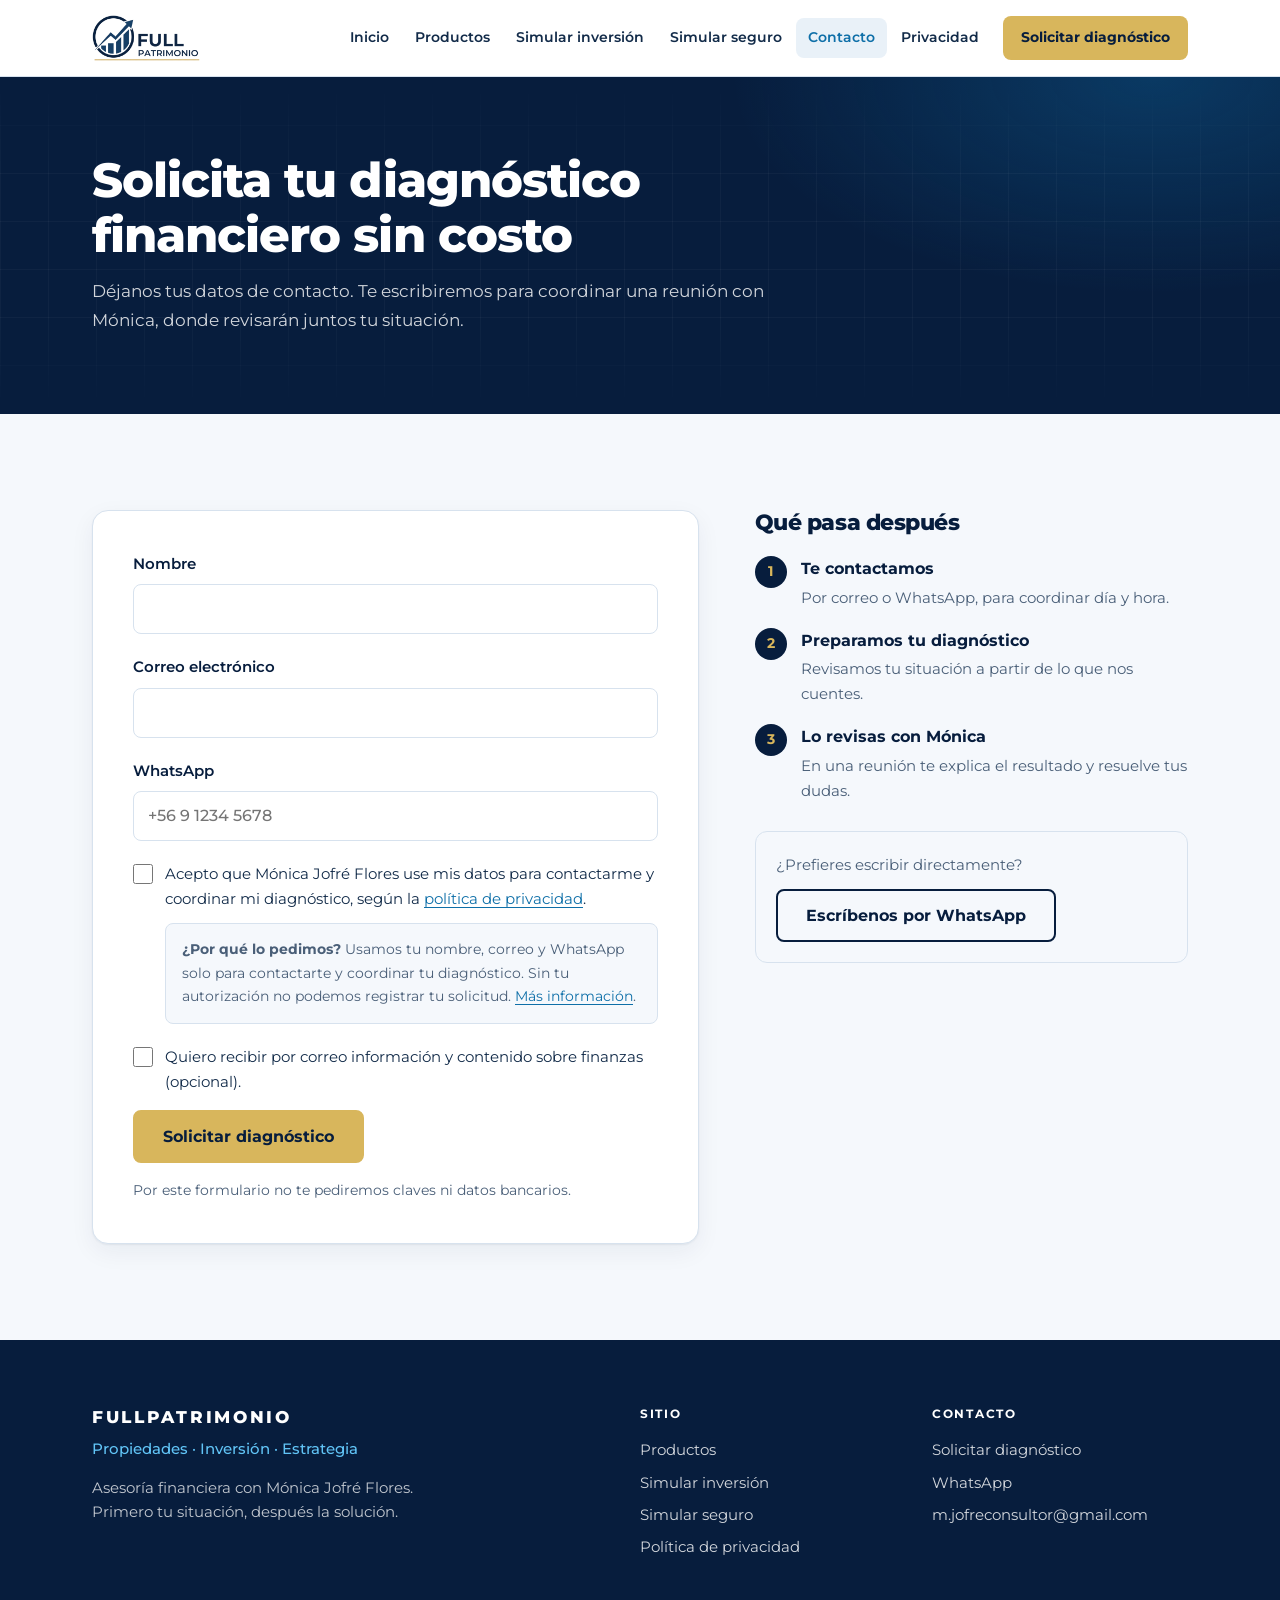
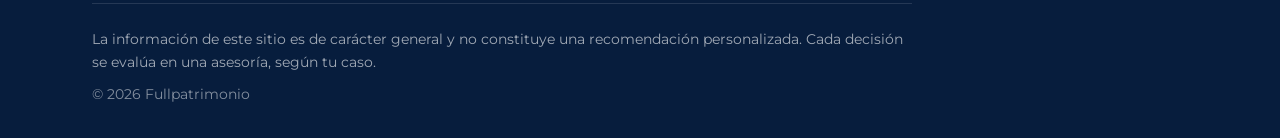
==== commit 3179891d: "actualizacion estilos" ====
--- a/diagnostico/index.html
+++ b/diagnostico/index.html
@@ -29,7 +29,7 @@
           <li><a href="/simulador-seguros/">Simular seguro</a></li>
           <li><a href="/diagnostico/" aria-current="page">Contacto</a></li>
           <li><a href="/privacidad/">Privacidad</a></li>
-          <li class="menu__cta"><a href="/diagnostico/">Agenda tu diagnóstico</a></li>
+          <li class="menu__cta"><a href="/diagnostico/">Solicitar diagnóstico</a></li>
         </ul>
       </nav>
     </div>
@@ -38,7 +38,6 @@
   <main>
   <section class="cabecera-pagina">
     <div class="contenedor">
-      <p class="antetitulo antetitulo--claro">Contacto</p>
       <h1>Solicita tu diagnóstico financiero sin costo</h1>
         <p>Déjanos tus datos de contacto. Te escribiremos para coordinar una reunión con Mónica, donde revisarán juntos tu situación.</p>
     </div>
--- a/assets/css/estilos.css
+++ b/assets/css/estilos.css
@@ -288,7 +288,6 @@
   box-shadow: var(--sombra);
   transition: transform var(--transicion), box-shadow var(--transicion);
 }
-.tarjeta:hover { transform: translateY(-3px); box-shadow: var(--sombra-alta); }
 .tarjeta p { color: var(--texto-suave); }
 
 /* Pasos */
@@ -452,12 +451,9 @@
   box-shadow: var(--sombra);
   transition: transform var(--transicion), box-shadow var(--transicion);
 }
-.producto:hover { transform: translateY(-3px); box-shadow: var(--sombra-alta); }
 .producto p { color: var(--texto-suave); }
 .producto h4 { font-size: 0.76rem; font-weight: 700; letter-spacing: 0.12em; text-transform: uppercase; color: var(--azul-enlace); margin: 20px 0 6px; }
 .producto .enlace-simulador { margin-top: auto; padding-top: 20px; font-weight: 700; text-decoration: none; display: inline-flex; align-items: center; gap: 6px; }
-.producto .enlace-simulador::after { content: "→"; transition: transform var(--transicion); }
-.producto .enlace-simulador:hover::after { transform: translateX(3px); }
 .nota-general { font-size: 0.92rem; padding: 16px 18px; background: var(--fondo-suave); border: 1px solid var(--gris-linea); border-radius: var(--radio-chico); margin-bottom: 48px; color: var(--texto-suave); }
 
 /* ------------------------------------------------------------------ */
@@ -589,3 +585,129 @@
   html { scroll-behavior: auto; }
   * { transition: none !important; }
 }
+
+/* ------------------------------------------------------------------ */
+/* Revisión 2: selector de portada, Mónica, línea de tiempo, filas     */
+/* ------------------------------------------------------------------ */
+.portada__grid { align-items: start; }
+@media (min-width: 960px) { .portada__grid { grid-template-columns: 6fr 6fr; } .portada__texto-col { padding-top: 24px; } }
+
+.selector {
+  background: var(--blanco);
+  color: var(--texto);
+  border-radius: 16px;
+  padding: 24px 20px;
+  box-shadow: 0 24px 60px rgba(0, 0, 0, 0.28);
+  border: 0;
+  min-width: 0;
+}
+@media (min-width: 720px) { .selector { padding: 32px; } }
+.selector legend { float: left; width: 100%; font-size: 1.3rem; font-weight: 800; letter-spacing: -0.02em; color: var(--azul-patrimonial); margin-bottom: 4px; }
+.selector__ayuda { clear: both; font-size: 0.92rem; color: var(--texto-suave); margin-bottom: 16px; }
+.selector__opciones { display: grid; gap: 8px; }
+.selector__opcion { position: relative; }
+.selector__opcion input { position: absolute; opacity: 0; inset: 0; width: 100%; height: 100%; margin: 0; cursor: pointer; }
+.selector__opcion label {
+  display: flex; align-items: center; gap: 12px;
+  padding: 12px 14px;
+  border: 1.5px solid var(--gris-linea);
+  border-radius: var(--radio-chico);
+  font-weight: 600;
+  color: var(--azul-patrimonial);
+  cursor: pointer;
+  transition: border-color var(--transicion), background var(--transicion);
+}
+.selector__opcion label svg { width: 22px; height: 22px; color: var(--azul-institucional); }
+.selector__opcion input:hover + label { border-color: #B5C7DA; }
+.selector__opcion input:checked + label { border-color: var(--azul-patrimonial); background: var(--azul-patrimonial); color: var(--blanco); }
+.selector__opcion input:checked + label svg { color: var(--celeste); }
+.selector__opcion input:focus-visible + label { outline: 3px solid var(--azul-accion); outline-offset: 2px; }
+.selector__respuesta { display: none; margin-top: 18px; padding-top: 18px; border-top: 1px solid var(--gris-linea); }
+.selector__respuesta p { color: var(--texto-suave); font-size: 0.95rem; }
+.selector__respuesta .acciones { margin-top: 16px; }
+.selector__respuesta .btn { padding: 12px 20px; min-height: 46px; font-size: 0.95rem; }
+.selector__simulador { display: inline-block; margin-top: 12px; font-weight: 700; font-size: 0.95rem; }
+.selector:has(#sit-quieto:checked) [data-respuesta="quieto"],
+.selector:has(#sit-familia:checked) [data-respuesta="familia"],
+.selector:has(#sit-pension:checked) [data-respuesta="pension"],
+.selector:has(#sit-entender:checked) [data-respuesta="entender"] { display: block; }
+@supports not selector(:has(*)) { .selector__respuesta { display: block; } }
+
+/* Mónica */
+.asesora { display: grid; gap: 32px; align-items: center; }
+.retrato {
+  width: 168px; height: 168px; border-radius: 50%;
+  display: grid; place-items: center;
+  background: var(--azul-patrimonial);
+  color: var(--dorado);
+  font-size: 3.4rem; font-weight: 800; letter-spacing: -0.03em;
+  box-shadow: 0 0 0 6px var(--blanco), 0 0 0 8px var(--dorado);
+  overflow: hidden;
+}
+.retrato img { width: 100%; height: 100%; object-fit: cover; }
+.asesora h2 { margin-bottom: 4px; }
+.asesora .cargo { font-weight: 600; color: var(--azul-institucional); margin-bottom: 16px; }
+.asesora__texto > p { color: var(--texto-suave); font-size: 1.05rem; max-width: 640px; }
+.credenciales { list-style: none; display: grid; gap: 10px; margin-top: 20px; }
+.credenciales li { display: flex; gap: 10px; align-items: flex-start; font-weight: 600; color: var(--azul-patrimonial); }
+.credenciales svg { width: 20px; height: 20px; color: var(--azul-accion); margin-top: 2px; }
+@media (min-width: 720px) { .credenciales { grid-template-columns: repeat(3, 1fr); gap: 16px; } }
+@media (min-width: 960px) { .asesora { grid-template-columns: 200px 1fr; gap: 56px; } }
+
+/* Línea de tiempo */
+.linea-tiempo { list-style: none; display: grid; gap: 28px; counter-reset: paso; position: relative; }
+.linea-tiempo li { counter-increment: paso; position: relative; padding-left: 60px; }
+.linea-tiempo li::before {
+  content: counter(paso);
+  position: absolute; left: 0; top: -2px;
+  width: 40px; height: 40px; border-radius: 50%;
+  display: grid; place-items: center;
+  background: var(--azul-patrimonial); color: var(--dorado);
+  font-weight: 800;
+}
+.linea-tiempo li:not(:last-child)::after { content: ""; position: absolute; left: 19px; top: 44px; bottom: -24px; width: 2px; background: var(--gris-linea); }
+.linea-tiempo h3 { margin-bottom: 4px; }
+.linea-tiempo p { color: var(--texto-suave); }
+@media (min-width: 960px) {
+  .linea-tiempo { grid-template-columns: repeat(3, 1fr); gap: 32px; }
+  .linea-tiempo li { padding-left: 0; padding-top: 60px; }
+  .linea-tiempo li::before { top: 0; }
+  .linea-tiempo li:not(:last-child)::after { left: 52px; right: -24px; top: 19px; bottom: auto; width: auto; height: 2px; }
+}
+
+/* Simuladores como preguntas */
+.filas { list-style: none; border-top: 1px solid var(--gris-linea); }
+.filas li { border-bottom: 1px solid var(--gris-linea); }
+.filas a {
+  display: grid; grid-template-columns: 1fr auto; gap: 4px 16px; align-items: center;
+  padding: 18px 4px; text-decoration: none; color: var(--azul-patrimonial);
+  transition: background var(--transicion);
+}
+.filas a:hover { background: var(--fondo-suave); }
+.filas strong { font-size: 1.08rem; }
+.filas span { grid-column: 1; font-size: 0.9rem; color: var(--texto-suave); }
+.filas svg { grid-column: 2; grid-row: 1 / span 2; width: 22px; height: 22px; color: var(--azul-accion); }
+
+/* Ficha rápida de productos */
+.ficha { display: grid; grid-template-columns: auto 1fr; gap: 6px 14px; margin-top: 18px; padding: 14px 16px; background: var(--fondo-suave); border-radius: var(--radio-chico); font-size: 0.9rem; }
+.ficha dt { font-weight: 700; color: var(--azul-patrimonial); }
+.ficha dd { color: var(--texto-suave); }
+
+/* Barra de calculadoras */
+.pestanas {
+  position: sticky; top: 76px; z-index: 40;
+  background: rgba(255, 255, 255, 0.96);
+  -webkit-backdrop-filter: blur(8px); backdrop-filter: blur(8px);
+  border-bottom: 1px solid var(--gris-linea);
+}
+.pestanas ul { list-style: none; display: flex; gap: 4px; overflow-x: auto; padding: 10px 0; scrollbar-width: none; }
+.pestanas ul::-webkit-scrollbar { display: none; }
+.pestanas a { display: block; white-space: nowrap; padding: 8px 14px; border-radius: 999px; font-weight: 600; font-size: 0.9rem; color: var(--azul-tinta); text-decoration: none; }
+.pestanas a:hover { background: var(--azul-pale); }
+.pestanas a[aria-current="true"] { background: var(--azul-patrimonial); color: var(--blanco); }
+html:has(.pestanas) { scroll-padding-top: 150px; }
+.sim-meta { margin-top: -4px; margin-bottom: 8px; font-size: 0.88rem; font-weight: 600; color: var(--azul-enlace); }
+
+.portada h1 { font-size: clamp(2.1rem, 4.4vw, 3.2rem); }
+.producto h4 { font-size: 0.95rem; letter-spacing: -0.01em; text-transform: none; color: var(--azul-patrimonial); margin: 20px 0 4px; }
+.ficha { margin-top: 16px; }
